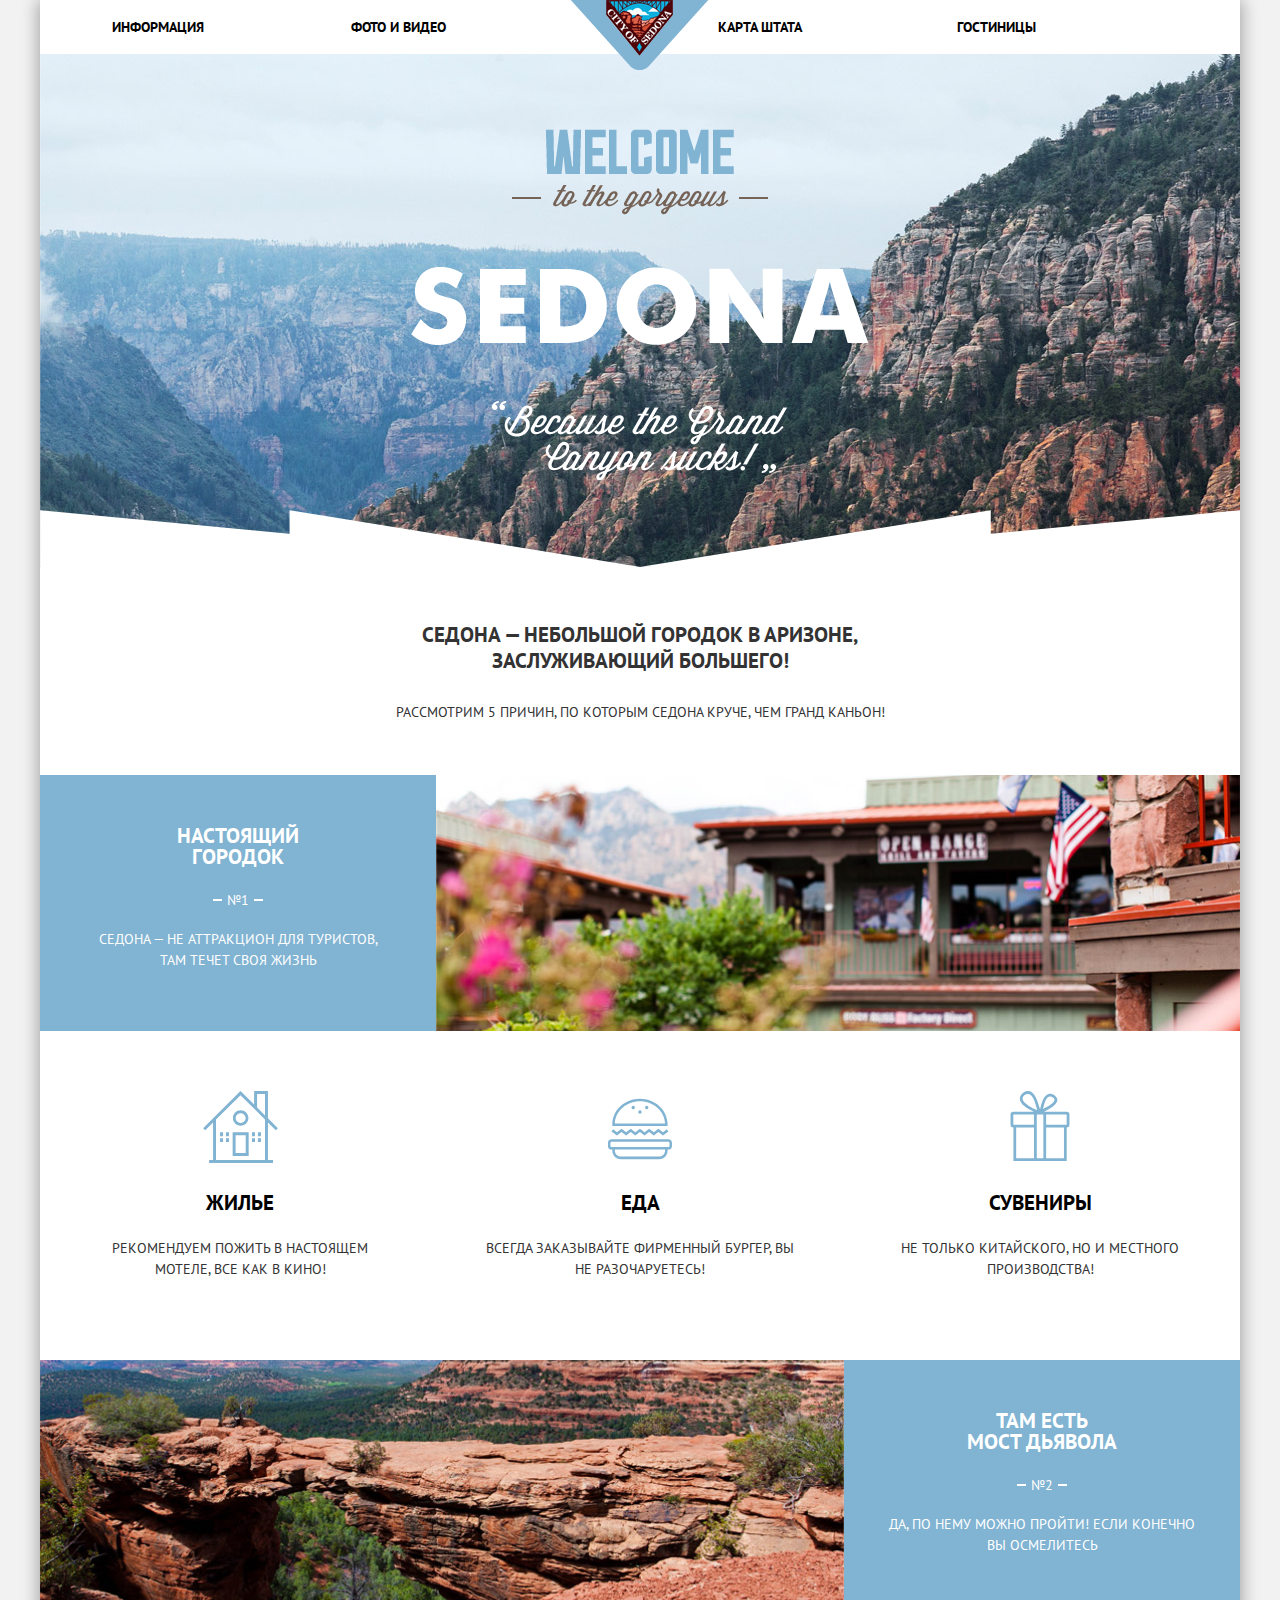
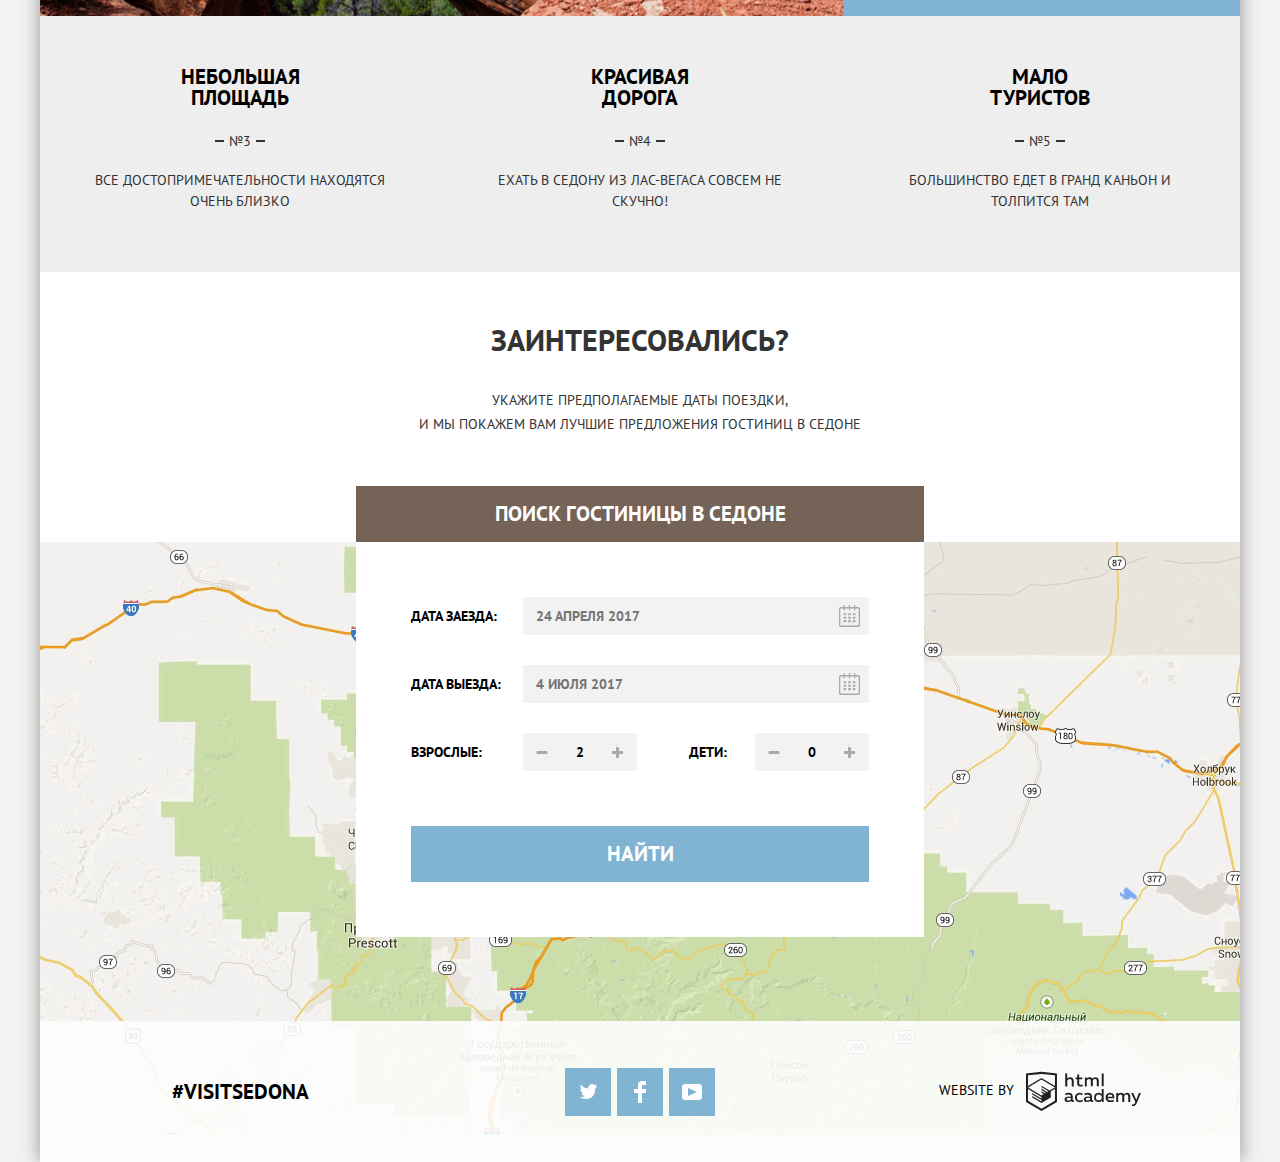
==== index.html @ 12e3a22f "Форму восстановили" ====
<!DOCTYPE html>
<html lang="ru">
	<head>
		<meta charset="utf-8">
    <link href="https://fonts.googleapis.com/css?family=PT+Sans:400,700&amp;subset=cyrillic" rel="stylesheet">
    <link rel="stylesheet" href="css/normalize.css">
    <link rel="stylesheet" href="css/style.css">
		<title>HTML Academy: Седона</title>
	</head>
	<body>
		<header class="page-header">
      <div class="container">
        <nav class="main-navigation">
          <a class="header-logo">
            <img src="img/site-logo.png" width="138" height="70" alt="Главная">
          </a>
          <ul class="site-navigation">
            <li><a href="#">Информация</a></li>
            <li><a href="#">Фото и видео</a></li>
            <li><a href="#">Карта Штата</a></li>
            <li><a href="catalog.html">Гостиницы</a></li>
          </ul>
        </nav>
      </div>
		</header>
		<main>
			<section class="title-section">
				<h1 class="visually-hidden">Туризм в Седоне</h1>

				<img src="img/title-img.png" width="458" height="352" alt="Добро пожаловать в Седону!">
			</section>

			<section class="reasons-better">
				<h2>СЕДОНА — небольшой городок в АРИЗОНЕ, зАСЛУЖИвающий большего!</h2>
				<p>Рассмотрим 5 причин, по которым Седона круче, чем Гранд Каньон!</p>

        <ol class="reasons-list">
          <li class="first-reason">
            <div class="reason-info">
              <h3 class="reason-name">Настоящий<br> городок</h3>
              <p class="reason-number">№1</p>
              <p class="reason-description">СЕДОНА — НЕ АТтРАКЦИОН ДЛЯ ТУРИСТОВ, ТАМ ТЕЧЕТ СВОЯ ЖИЗНЬ</p>
            </div>
            <div class="first-reason-photo"></div>
            <ul class="particulars">
              <li class="particular-item">
                <p class="img-container">
                  <img src="img/icon-1.svg" width="75" height="72" alt="Жильё">
                </p>
                <h4 class="particular-name">Жилье</h4>
                <p class="particular-description">Рекомендуем пожить в настоящем мотеле, все как в кино!</p>
              </li>
              <li class="particular-item">
                <p class="img-container">
                  <img src="img/icon-3.svg" width="64" height="76" alt="Еда">
                </p>
                <h4 class="particular-name">ЕДА</h4>
                <p class="particular-description">Всегда заказывайте фирменный бургер, вы не разочаруетесь!</p>
              </li>
              <li class="particular-item">
                <p class="img-container">
                  <img src="img/icon-2.svg" width="74" height="70" alt="Сувениры">
                </p>
                <h4 class="particular-name">СУВЕНИРЫ</h4>
                <p class="particular-description">Не только китайского, но и местного производства!</p>
              </li>
            </ul>
          </li>

          <li class="second-reason">
            <div class="second-reason-photo"></div>
            <div class="reason-info">
              <h3 class="reason-name">ТАМ ЕСТЬ<br> Мост дьявола</h3>
              <p class="reason-number">№2</p>
              <p class="reason-description">Да, по нему можно пройти! Если конечно вы осмелитесь</p>
            </div>
          </li>

          <li class="reason-other reason-info">
            <h3 class="reason-name">НЕБОЛЬШАЯ<br> ПЛОЩАДЬ</h3>
            <p class="reason-number">№3</p>
            <p class="reason-description">ВСЕ достопримечательности находятся очень близко</p>
          </li>
          <li class="reason-other reason-info">
            <h3 class="reason-name">КРАСИВАЯ<br> ДОРОГА</h3>
            <p class="reason-number">№4</p>
            <p class="reason-description">ЕХАТЬ В СЕДОНУ ИЗ ЛАС-ВЕГАСА совсем НЕ СКУЧНО!</p>
          </li>
          <li class="reason-other reason-info">
            <h3 class="reason-name">Мало<br> туристов</h3>
            <p class="reason-number">№5</p>
            <p class="reason-description">Большинство едет в гранд каньон и толпится там</p>
          </li>
        </ol>
			</section>

			<section class="hotel-search">
				<h2>ЗАИНТЕРЕСОВАЛИСЬ?</h2>
				<p>Укажите предполагаемые даты поездки,<br> и мы покажем вам лучшие предложения гостиниц в седоне</p>

        <button class="button button-brown search-open">ПОИСК ГОСТИНИЦЫ В седоне</button>


				<section class="map">
					<h3 class="visually-hidden">Расположение гостиницы в Седоне</h3>
            <form class="search-form" action="/echo" method="get">
            <div class="form-part date-part">
              <label for="date-of-entry">ДАТА ЗАЕЗДА:</label>
              <input class="date-field" id="date-of-entry" type="text" name="date-of-entry" placeholder="24 Апреля 2017">
              <div class="calendar">
                <svg xmlns="http://www.w3.org/2000/svg" width="21" height="22" viewBox="0 0 21 22"><path d="M19.251 2.025h-2.845V.648c0-.381-.294-.689-.656-.689-.363 0-.656.308-.656.689v1.377h-3.938V.648c0-.381-.294-.689-.655-.689-.363 0-.657.308-.657.689v1.377H5.906V.648c0-.381-.294-.689-.656-.689-.363 0-.657.308-.657.689v1.377H1.75C.784 2.025 0 2.847 0 3.862v16.302C0 21.179.784 22 1.75 22h17.501c.966 0 1.749-.821 1.749-1.836V3.862c0-1.015-.783-1.837-1.749-1.837zm.437 18.139a.448.448 0 0 1-.437.459H1.75a.45.45 0 0 1-.438-.459V3.862a.45.45 0 0 1 .438-.459h2.844v1.378c0 .381.294.689.657.689.362 0 .656-.308.656-.689V3.403h3.938v1.378c0 .381.294.689.657.689.361 0 .655-.308.655-.689V3.403h3.938v1.378c0 .381.293.689.656.689.362 0 .656-.308.656-.689V3.403h2.845c.241 0 .437.206.437.459v16.302z"/><path d="M4.594 8.225h2.625v2.066H4.594zM4.594 11.668h2.625v2.067H4.594zM4.594 15.112h2.625v2.066H4.594zM9.188 15.112h2.625v2.066H9.188zM9.188 11.668h2.625v2.067H9.188zM9.188 8.225h2.625v2.066H9.188zM13.781 15.112h2.625v2.066h-2.625zM13.781 11.668h2.625v2.067h-2.625zM13.781 8.225h2.625v2.066h-2.625z"/></svg>
              </div>
            </div>
            <div class="form-part date-part">
              <label for="date-of-departure">ДАТА ВЫЕЗДА:</label>
              <input class="date-field" id="date-of-departure" type="text" name="date-of-departure" placeholder="4 июля 2017">
              <div class="calendar">
                <svg xmlns="http://www.w3.org/2000/svg" width="21" height="22" viewBox="0 0 21 22"><path d="M19.251 2.025h-2.845V.648c0-.381-.294-.689-.656-.689-.363 0-.656.308-.656.689v1.377h-3.938V.648c0-.381-.294-.689-.655-.689-.363 0-.657.308-.657.689v1.377H5.906V.648c0-.381-.294-.689-.656-.689-.363 0-.657.308-.657.689v1.377H1.75C.784 2.025 0 2.847 0 3.862v16.302C0 21.179.784 22 1.75 22h17.501c.966 0 1.749-.821 1.749-1.836V3.862c0-1.015-.783-1.837-1.749-1.837zm.437 18.139a.448.448 0 0 1-.437.459H1.75a.45.45 0 0 1-.438-.459V3.862a.45.45 0 0 1 .438-.459h2.844v1.378c0 .381.294.689.657.689.362 0 .656-.308.656-.689V3.403h3.938v1.378c0 .381.294.689.657.689.361 0 .655-.308.655-.689V3.403h3.938v1.378c0 .381.293.689.656.689.362 0 .656-.308.656-.689V3.403h2.845c.241 0 .437.206.437.459v16.302z"/><path d="M4.594 8.225h2.625v2.066H4.594zM4.594 11.668h2.625v2.067H4.594zM4.594 15.112h2.625v2.066H4.594zM9.188 15.112h2.625v2.066H9.188zM9.188 11.668h2.625v2.067H9.188zM9.188 8.225h2.625v2.066H9.188zM13.781 15.112h2.625v2.066h-2.625zM13.781 11.668h2.625v2.067h-2.625zM13.781 8.225h2.625v2.066h-2.625z"/></svg>
              </div>
            </div>
            <div class="form-part people-part">
              <div class="form-part-half">
                <label for="adults">ВзрослыЕ:</label>
                <div class="number">
                  <span class="sprite-plus-minus minus"><span class="visually-hidden">-</span></span>
                  <input id="adults" type="text" name="adults-quantity" value="2" size="5">
                  <span class="sprite-plus-minus plus"><span class="visually-hidden">+</span></span>
                </div>
              </div>
              <div class="form-part-half">
                <label for="children">ДетИ:</label>
                <div class="number">
                  <span class="sprite-plus-minus minus"><span class="visually-hidden">-</span></span>
                  <input id="children" type="text" name="children-quantity" value="0" size="5">
                  <span class="sprite-plus-minus plus"><span class="visually-hidden">+</span></span>
                </div>
              </div>
            </div>
            <button class="button button-blue search-form-button" type="submit">НАЙТИ</button>
          </form>

          <iframe src="https://www.google.com/maps/embed?pb=!1m18!1m12!1m3!1d31147.11116267392!2d-111.80400035090422!3d34.85781618720156!2m3!1f0!2f0!3f0!3m2!1i1024!2i768!4f13.1!3m3!1m2!1s0x872da132f942b00d%3A0x5548c523fa6c8efd!2sSedona%2C+AZ+86336%2C+USA!5e0!3m2!1sen!2sru!4v1522131795494" width="1200" height="593" style="border:0" allowfullscreen></iframe>

          <img src="img/map.jpg" width="1200" height="593" alt="Седона находится в Аризоне, расположена южнее Флагстаффа по трассе 89А и северо-восточнее Коттонвуда по той же трассе, на развилке с 179 трассой.">
				</section>
			</section>
		</main>
		<footer class="page-footer">
			<p class="footer-hashtag page-footer-item">
				#visitSEDONA
			</p>

			<section class="footer-social page-footer-item">
				<h3 class="visually-hidden">Мы в социальных сетях</h3>

				<ul class="social-links">
					<li><a class="social-button" href="#"><span class="visually-hidden">Twitter</span>
            <svg xmlns="http://www.w3.org/2000/svg" xmlns:xlink="http://www.w3.org/1999/xlink" width="17" height="15" viewBox="0 0 17 15"><path fill="#FFF" d="M10.95.144c1.685-.496 2.984.27 3.577 1.179.673-.231 1.331-.481 2.011-.708a2.345 2.345 0 0 1-.857 1.768c.685.17 1.304-.491 1.304-.491-.169 1-1.006 1.788-1.563 2.024-.231 6.75-3.175 11.217-10.077 11.082h-.446c-.41 0-4.164-.46-4.898-1.887 2.271.196 3.893-.422 4.693-1.177-.96-.3-2.679-.477-2.979-2.95.349.106.564.228 1.19.119C1.705 8.247.374 7.53.448 5.33c.285.328 1.067.536 1.34.472C1.085 5.561-.182 2.442.894.85c1.818 1.854 3.735 3.606 7.152 3.773C8.254 2.33 9.183.793 10.95.144z"/></svg>
            </a>
          </li>
					<li><a class="social-button" href="#"><span class="visually-hidden">Facebook</span>
          <svg xmlns="http://www.w3.org/2000/svg" width="12" height="22" viewBox="0 0 12 22"><path fill="#FFF" d="M12 4V0H8a4 4 0 0 0-4 4v4H0v4h4v10h4V12h4V8H8V4h4z"/></svg>
            </a>
          </li>
					<li><a class="social-button" href="#"><span class="visually-hidden">YouTube</span>
            <svg xmlns="http://www.w3.org/2000/svg" xmlns:xlink="http://www.w3.org/1999/xlink" width="20" height="16" viewBox="0 0 20 16"><path fill="#FFF" d="M17 0H3C1.35 0 0 1.35 0 3v10c0 1.65 1.35 3 3 3h14c1.65 0 3-1.35 3-3V3c0-1.65-1.35-3-3-3zM6.027 11.998V4.002L15.014 8l-8.987 3.998z"/></svg>
            </a>
          </li>
				</ul>
			</section>

			<p class="footer-copyright page-footer-item">WEBSITE by <a class="logo-link" href="https://htmlacademy.ru/intensive/htmlcss" target="_blank"><span class="visually-hidden">HTML Academy</span><svg id="Layer_1" data-name="Layer 1" xmlns="http://www.w3.org/2000/svg" width="115" height="41" viewBox="0 0 108.08 36.85"><title>logo-htmlacademy-small1</title><path d="M44.61,26.88a2,2,0,0,0,.55-0.1v1.33a3.25,3.25,0,0,1-1.18.21,1.67,1.67,0,0,1-1.67-1,4.84,4.84,0,0,1-3.14,1.08c-1.51,0-2.91-.83-2.91-2.55,0-2.13,2-2.79,3.71-2.79a11.08,11.08,0,0,1,2.17.25v-0.3c0-1-.76-1.77-2.19-1.77a7.42,7.42,0,0,0-3,.64v-1.7a10.21,10.21,0,0,1,3.19-.55c2.36,0,3.81,1.12,3.81,3.65v3a0.54,0.54,0,0,0,.49.59h0.17Zm-6.44-1.13A1.35,1.35,0,0,0,39.63,27h0.11a3.39,3.39,0,0,0,2.41-1V24.58a9.72,9.72,0,0,0-1.81-.21c-1,0-2.16.33-2.16,1.38h0Zm12.36-6.11a5,5,0,0,1,2.57.64V22a4.08,4.08,0,0,0-2.3-.7,2.75,2.75,0,1,0,0,5.49,5,5,0,0,0,2.43-.64v1.71a6.27,6.27,0,0,1-2.76.57A4.21,4.21,0,0,1,46,24.51q0-.21,0-0.41a4.32,4.32,0,0,1,4.18-4.46h0.38Zm12.17,7.24a2,2,0,0,0,.55-0.1v1.33a3.25,3.25,0,0,1-1.18.21,1.67,1.67,0,0,1-1.67-1,4.84,4.84,0,0,1-3.14,1.08c-1.51,0-2.91-.83-2.91-2.55,0-2.13,2-2.79,3.71-2.79a11.08,11.08,0,0,1,2.17.25v-0.3c0-1-.76-1.77-2.19-1.77a7.42,7.42,0,0,0-3,.64v-1.7a10.21,10.21,0,0,1,3.19-.55c2.36,0,3.81,1.12,3.81,3.65v3a0.54,0.54,0,0,0,.49.59h0.17Zm-6.44-1.13A1.35,1.35,0,0,0,57.73,27h0.11a3.39,3.39,0,0,0,2.41-1V24.58a9.72,9.72,0,0,0-1.81-.21c-1.06,0-2.16.33-2.16,1.38h0ZM73,16V28.2H71.35V26.88a3.88,3.88,0,0,1-3.19,1.54,4.4,4.4,0,0,1,0-8.78,3.81,3.81,0,0,1,3,1.3V16H73Zm-4.53,5.22a2.76,2.76,0,1,0,0,5.52A2.86,2.86,0,0,0,71.15,25V23A2.91,2.91,0,0,0,68.49,21.27ZM79,19.64c3.31,0,4.46,2.68,3.92,5.09H76.7c0.21,1.5,1.67,2.11,3.19,2.11a6.11,6.11,0,0,0,2.64-.59v1.6a7.14,7.14,0,0,1-3,.57C77,28.42,74.78,27,74.78,24a4.18,4.18,0,0,1,4-4.39H79Zm0.09,1.54a2.28,2.28,0,0,0-2.44,2.1v0.06H81.3A2,2,0,0,0,79.13,21.18Zm5.73,7V19.87h1.65v1a3.81,3.81,0,0,1,2.78-1.27A2.86,2.86,0,0,1,91.89,21a4.12,4.12,0,0,1,2.91-1.33A3.06,3.06,0,0,1,98,23V28.2h-1.9V23.05a1.59,1.59,0,0,0-1.42-1.75H94.42a2.8,2.8,0,0,0-2.07,1.12V28.2h-1.9V23.05A1.59,1.59,0,0,0,89,21.31H88.8a3,3,0,0,0-2.21,1.29v5.63H84.86Zm21.31-8.33h1.9l-3.91,9.46c-0.9,2.17-2.09,2.86-3.35,2.86a4.76,4.76,0,0,1-1.1-.14V30.46a2.86,2.86,0,0,0,.85.12c0.9,0,1.58-.64,2.07-1.9l0.17-.42-4-8.4h2l2.86,6.29ZM38.73,1.46V6.22a3.81,3.81,0,0,1,2.7-1.14,3.25,3.25,0,0,1,3.44,3.4v5.15H43V8.72a1.81,1.81,0,0,0-1.61-2h-0.3a2.93,2.93,0,0,0-2.32,1.39v5.52h-1.9V1.46h1.9ZM49.94,2.31v3h3V6.91h-3v3.81c0,1.1.5,1.46,1.58,1.46a4.49,4.49,0,0,0,1.69-.33v1.6A6.8,6.8,0,0,1,51,13.8a2.55,2.55,0,0,1-2.86-2.74V6.89H46.58V5.26h1.5V2.74Zm5.4,11.31V5.28H57v1A3.81,3.81,0,0,1,59.77,5a2.86,2.86,0,0,1,2.6,1.33A4.12,4.12,0,0,1,65.28,5,3.06,3.06,0,0,1,68.44,8.4v5.21h-1.9V8.46a1.59,1.59,0,0,0-1.42-1.75H64.89a2.8,2.8,0,0,0-2.07,1.12v5.78h-1.9V8.46A1.59,1.59,0,0,0,59.5,6.71H59.27A3,3,0,0,0,57.06,8v5.63H55.34ZM71.17,1.45H73V13.6H71.17V1.45ZM14.71,0H14.55L0,1.54V28.21l14.55,8.66,14.55-8.66V1.54Zm12.5,27.1L14.55,34.64,1.9,27.12V16.18l12.59,7.5V25L5.86,19.9v1.31l8.68,5.21v1.39L5.87,22.65V24l8.68,5.21,8.75-5.24V18.31L27.2,16V27.12Zm0-12.53-3.48,2-1.6,1L14.51,13v1.31L21,18.23H21l-0.14.09-1,.54-5.37-3.2V17l4.24,2.52-1,.67-3.2-1.9v1.31l2.1,1.24L14.5,22.1,2,14.65,14.51,7.11Zm0-1.32L14.49,5.76,1.91,13.25v-10L14.56,1.92,27.21,3.25v10h0Z" transform="translate(0 -0.02)"/></svg></a>
      </p>
		</footer>

    <script src="js/script.js"></script>
	</body>
</html>
---- css/style.css ----
html {
  background-color: #f2f2f2;
}

body {
  max-width: 1200px;
  min-width: 768px;
  margin: 0 auto;
  padding: 0;

  font-family: "PT Sans", "Arial", sans-serif;;
  font-size: 14px;
  line-height: 21px;
  font-weight: 400;
  color: #333333;
  text-transform: uppercase;

  background-color: #ffffff;
  -webkit-box-shadow: -5px 0 15px 0 rgba(0, 1, 1, 0.2),
              5px 0 15px 0px rgba(0, 1, 1, 0.2);
          box-shadow: -5px 0 15px 0 rgba(0, 1, 1, 0.2),
              5px 0 15px 0px rgba(0, 1, 1, 0.2);
}

body.inner-page .container {
  padding: 0 6%;
}

a {
  text-decoration: none;
}

img {
  max-width: 100%;
  height: auto;
}

.visually-hidden:not(:focus):not(:active),
input[type="checkbox"].visually-hidden,
input[type="radio"].visually-hidden {
  position: absolute;

  width: 1px;
  height: 1px;
  margin: -1px;
  border: 0;
  padding: 0;

  white-space: nowrap;

  -webkit-clip-path: inset(100%);

          clip-path: inset(100%);
  clip: rect(0 0 0 0);
  overflow: hidden;
}

@keyframes shake {
  0%, 100% { transform: translateX(0); }
  10%, 30%, 50%, 70%, 90% { transform: translateX(-10px); }
  20%, 40%, 60%, 80% { transform: translateX(10px); }
}

.modal-error {
  animation-name: shake;
  animation-duration: 0.6s;
}

.container {
  padding: 0 6%;
}

.main-navigation {
  font-size: 14px;
  font-weight: 700;
  line-height: 26px;

  position: relative;
}

.header-logo {
  position: absolute;
  right: 50%;
  margin-right: -69px;
}

.header-logo img {
  width: 138px;
  height: 70px;
}

.main-navigation ul.site-navigation {
  list-style: none;
  margin: 0;
  padding: 0;


  width: 100%;
  display: -webkit-box;
  display: -ms-flexbox;
  display: flex;
  -ms-flex-wrap: wrap;
      flex-wrap: wrap;
  -webkit-box-pack: justify;
      -ms-flex-pack: justify;
          justify-content: space-between;
}

.site-navigation li {
  width: 20%;
  padding: 14px 0;
}

.site-navigation li:fisrt-child,
.site-navigation li:nth-child(2) {
  text-align: left;
}

.site-navigation li:nth-child(3),
.site-navigation li:last-child {
  text-align: right;
}

.site-navigation li:nth-child(2) {
  margin-left: 28px;
}

.site-navigation li:nth-child(3) {
  margin-left: auto;
  margin-right: 28px;
}

.main-navigation a {
  color: #000000;
}

.site-navigation a {
  display: flex;
  flex-wrap: wrap;
}

.main-navigation a:hover,
.main-navigation a:focus {
  color: #81b3d2;
}

.main-navigation a:active {
  color: #000000;
  opacity: 0.3;
}

.title-section {
  text-align: center;

  background-color: #eeeeee;
  background-image: url("../img/title-mask.png"),
                    url("../img/background-mountains.jpg");
  background-repeat: no-repeat;
  background-position: center bottom ,center top;
  background-size: 100% 57px , cover;

  padding-top: 75px;
  padding-bottom: 80px;
}

.title-section img {
  max-width: 458px;
  max-height: 352px;
}

.reasons-better {
  text-align: center;

  padding-top: 55px;
}

.reasons-better h2 {
  font-size: 21px;
  line-height: 26px;

  margin: 0 auto;
  margin-bottom: 25px;
  max-width: 450px;
}

.reasons-better > p {
  line-height: 26px;

  max-width: 575px;
  margin: 0 auto;;
  margin-bottom: 50px;
}

.reasons-better ol.reasons-list {
  list-style: none;
  margin: 0;
  padding: 0;
}

.reasons-better h3,
.reasons-better h4 {
  font-size: 21px;
}

.reasons-list {
  display: -webkit-box;
  display: -ms-flexbox;
  display: flex;
  -ms-flex-wrap: wrap;
      flex-wrap: wrap;
}

.reasons-list .reason-info {
  padding: 50px 45px 60px;
  width: 33%;
  -webkit-box-sizing: border-box;
          box-sizing: border-box;
}

.reason-name,
.reason-number,
.reason-description {
  color: #ffffff;
}

.reason-info .reason-name {
  font-size: 21px;
  line-height: 21px;

  margin: 0;
  margin-bottom: 23px;
}

.reason-info .reason-number {
  position: relative;
  width: 70px;
  max-width: 70px;
  margin: 0 auto;
  margin-bottom: 18px;
}

.reason-number::before,
.reason-number::before {
  content: "";
  position: absolute;
  top: 9px;
  left: 10px;

  width: 9px;
  height: 2px;

  background-color: #ffffff;
}

.reason-number::after,
.reason-number::after {
  content: "";
  position: absolute;
  top: 9px;
  right: 10px;

  width: 9px;
  height: 2px;

  background-color: #ffffff;
}

.reason-other .reason-number::before,
.reason-other .reason-number::after {
  background-color: #333333;
}

.reason-info .reason-description {
  margin: 0;
}

.first-reason,
.second-reason {
  color: #ffffff;

  background-color: #81b3d2;
}

.first-reason .reason-number::before,
.second-reason .reason-number::after {
  background-color: #ffffff;
}

.first-reason {
  width: 100%;
  display: -webkit-box;
  display: -ms-flexbox;
  display: flex;
  -ms-flex-wrap: wrap;
      flex-wrap: wrap;
}

.first-reason .first-reason-photo {
  -webkit-box-flex: 1;
      -ms-flex-positive: 1;
          flex-grow: 1;

  background-image: url("../img/first-reason.jpg");
}

.first-reason ul.particulars {
  list-style: none;
  margin: 0;
  padding: 0;

  background-color: #ffffff;
  color: inherit;
  width: 100%;
  display: -webkit-box;
  display: -ms-flexbox;
  display: flex;
}

.particulars h4,
.reason-other h3 {
  color: #000000;
}

.particulars p,
.reason-other p {
  color: #333333;
}

.particulars .particular-item {
  -webkit-box-flex: 1;
      -ms-flex-positive: 1;
          flex-grow: 1;
  width: 33%;
  padding: 60px 45px 80px;
}

.particular-item:first-child img {
  width: 75px;
  height: 72px;
}

.particular-item:nth-child(2) img {
  width: 64px;
  height: 76px;
}

.particular-item:nth-child(3) img {
  width: 74px;
  height: 70px;
}

.particular-item .img-container {
  margin: 0;
  width: auto;
  height: 76px;
  margin-bottom: 25px;
}

.particular-item .particular-name {
  margin: 0;
  margin-bottom: 25px;
}

.particular-item .particular-description {
  margin: 0;
}

.second-reason-photo {
  background-image: url("../img/second-reason.jpg");
}

.first-reason-photo,
.second-reason-photo {
  background-repeat: no-repeat;
  background-position: center center;
  background-size: cover;
}

.second-reason {
  width: 100%;
  display: -webkit-box;
  display: -ms-flexbox;
  display: flex;
}

.second-reason .second-reason-photo {
  -webkit-box-flex: 1;
      -ms-flex-positive: 1;
          flex-grow: 1;
}

.reason-other {
  background-color: #eeeeee;

  -webkit-box-flex: 1;

      -ms-flex-positive: 1;

          flex-grow: 1;
}

.reason-other h4 {
  color: #000000;
}

.hotel-search {
  position: relative;
  z-index: 0;
  text-align: center;

  padding-top: 50px;

}

.hotel-search h2 {
  margin: 0;
  margin-bottom: 30px;

  font-size: 30px;
  line-height: 36px;
}

.hotel-search > p {
  margin: 0;
  margin-bottom: 50px;

  line-height: 24px;
}

.form-centerer {
  position: relative;
  width: 568px;
  margin: 0 auto;
}

.button {
  text-align: center;
  font-weight: 700;
  color: #ffffff;
  text-transform: uppercase;

  border: none;
}

.button.search-open,
.button.search-form-button {
  font-size: 21px;
  line-height: 26px;
  padding: 15px 15px;
}

.search-open {
  width: 568px;
  box-sizing: border-box;
}

.button.search-form-button {
  width: 100%;
}

.button-brown {
  background-color: #766357;
}

.button-brown:hover,
.button-brown:focus {
  background-color: #604e43;
  outline: none;
}

.button-brown:active {
  background-color: #503e33;
  color: rgba(255, 255, 255, 0.3);
}

.button-blue {
  background-color: #81b3d2;
}

.button-blue:hover,
.button-blue:focus {
  background-color: #669ec0;
  outline: none;
}

.button-blue:active {
  background-color: #5496bd;
  color: rgba(255, 255, 255, 0.3);
}

.search-form {
  position: absolute;
  left: 50%;

  width: 458px;
  padding: 55px;
  margin-left: -284px;

  transition: 0.35s transform;
  transform: translate(0, 0%);

  display: -webkit-box;

  display: -ms-flexbox;

  display: flex;
  -ms-flex-wrap: wrap;
      flex-wrap: wrap;

  background-color: #ffffff;

  z-index: 6;
}

.search-form-close {
  transform: translate(0, -100%);
}

.search-form .form-part.date-part {
  width: 100%;
  margin-bottom: 30px;
  display: -webkit-box;
  display: -ms-flexbox;
  display: flex;
  -webkit-box-pack: justify;
      -ms-flex-pack: justify;
          justify-content: space-between;
  -webkit-box-align: center;
      -ms-flex-align: center;
          align-items: center;
}

.search-form input {
  text-transform: uppercase;

  -webkit-box-sizing: border-box;

          box-sizing: border-box;
  width: 346px;
  padding: 11px 13px;

  background-color: #f2f2f2;
  border: none;
  outline: none;
}

.search-form input:hover {
  background-color: #ebebeb;
}

.search-form input:focus {
  background-color: #ffffff;
  outline: 2px solid #e5e5e5;
}

.search-form input {
  background-color: #f2f2f2;
}

.date-part {
  position: relative;
}

.date-part .date-field {
  padding-right: 40px;
}

.date-part .calendar {
  position: absolute;
  width: 21px;
  height: 22px;
  top: 8px;
  right: 9px;
}

.calendar path {
  opacity: 0.3;
}

.calendar:hover path,
.calendar:focus path {
  opacity: 1;
}

.calendar:active path {
  fill: #81b3d2;
}

.search-form label,
.search-form input {
  color: #000000;
  font-weight: 700;
}

.form-part.people-part {
  width: 100%;
  display: -webkit-box;
  display: -ms-flexbox;
  display: flex;
  -webkit-box-pack: justify;
      -ms-flex-pack: justify;
          justify-content: space-between;

  margin-bottom: 55px;
}

.people-part .form-part-half {
  display: -webkit-box;
  display: -ms-flexbox;
  display: flex;
  -webkit-box-pack: justify;
      -ms-flex-pack: justify;
          justify-content: space-between;
  -webkit-box-align: center;
      -ms-flex-align: center;
          align-items: center;
}

.people-part .form-part-half:first-child {
  width: 226px;
}

.people-part .form-part-half:nth-child(2) {
  width: 180px;
}

.form-part-half .number {
  display: inline-block;
  position: relative;
  width: 114px;
}

.number .sprite-plus-minus {
  position: absolute;
  background-image: url("../img/sprite-plus-minus.png");
  background-repeat: no-repeat;
}

.number .plus {
  top: 14px;
  right: 14px;

  width: 11px;
  height: 11px;

  background-position: 0px -11px;
}

.number .plus:hover,
.number .plus:focus {
  width: 11px;
  height: 11px;

  background-position: -11px 0px;
}

.number .plus:active {
  width: 11px;
  height: 11px;

  background-position: 0px 0px;
}

.number .minus {
  top: 18px;
  left: 13px;

  width: 12px;
  height: 3px;

  background-position: -22px -6px;
}

.number .minus:hover,
.number .minus:focus {
  width: 12px;
  height: 3px;

  background-position: -22px -3px;
}

.number .minus:active {
  width: 12px;
  height: 3px;

  background-position: -22px 0px;
}

.number input[type="text"] {
  text-align: center;

  -webkit-box-sizing: border-box;

          box-sizing: border-box;
  width: 114px;
}

.map {
  position: relative;

  overflow: hidden;

  min-height: 595px;
  width: 100%;
}

.map iframe {
  position: relative;
  z-index: 5;
  border: 0;
  frameborder: 0;
}

.map img {
  position: absolute;
  top: 0;
  left: 0;

  width: 1200px;
  height: 593px;
}

.page-footer {
  text-align: center;
  line-height: 26px;
  color: #000000;

  background-color: rgba(253, 253, 253, 0.9);

  width: 100%;
  display: -webkit-box;
  display: -ms-flexbox;
  display: flex;
  -webkit-box-pack: justify;
      -ms-flex-pack: justify;
          justify-content: space-between;
  -webkit-box-align: center;
      -ms-flex-align: center;
          align-items: center;
  margin-top: -120px;
  padding: 36px 0;

  position: relative;

  z-index: 10;
}

.page-footer-item {
  width: 33%;
  -webkit-box-flex: 1;
      -ms-flex-positive: 1;
          flex-grow: 1;
}

.footer-hashtag {
  font-weight: 700;
  line-height: 26px;
  font-size: 21px;
}

.footer-social ul.social-links {
  list-style: none;

  max-width: 150px;
  display: -webkit-box;
  display: -ms-flexbox;
  display: flex;
  -webkit-box-pack: justify;
      -ms-flex-pack: justify;
          justify-content: space-between;
  -ms-flex-wrap: wrap;
      flex-wrap: wrap;

  margin: 5px auto 0;
  padding: 0;
}

ul.social-links li {
  margin-bottom: 5px;
}

.social-button {
  display: -webkit-box;
  display: -ms-flexbox;
  display: flex;
  -webkit-box-pack: center;
      -ms-flex-pack: center;
          justify-content: center;
  -webkit-box-align: center;
      -ms-flex-align: center;
          align-items: center;

  width: 46px;
  height: 48px;
  background-color: #81b3d2;
}

.social-button:hover,
.social-button:focus {
  background-color: #669ec0;
}

.social-button:active {
  background-color: #5496bd;
}

.social-button:active path {
  opacity: 0.3;
}

.logo-link svg {
  margin-left: 8px;
  vertical-align: middle;
  fill: #231f20;
  width: 115px;
  height: 41px;
}

.logo-link:hover svg {
  fill: #81b3d2;
}

.logo-link:active svg {
  fill: #bdbbbc;
}

.current-page {
  color: #766357;
}

.conditions-list {
  color: #ffffff;

  padding: 30px 0 33px;

  background-color: #81b3d2;
  background-image: url("../img/catalog-bg.jpg");
  background-repeat: no-repeat;
  background-position: center top;
  background-size: cover;
}

.conditions-list .condition-form {
  display: -webkit-box;
  display: -ms-flexbox;
  display: flex;
}

.condition-form ul {
  margin: 0;
  padding: 0;
}

.condition-form .infrastructure {
  width: 255px;
}

.condition-form .type-of-housing {
  width: 255px;
}

.condition-form .housing-price {
  width: 318px;
  margin-left: auto;
}

.condition-form fieldset {
  margin: 0;
  padding: 0;

  border: none;
}

.condition-form legend {
  font-size: 16px;
  font-weight: 700;

  margin-bottom: 30px;
}

.condition-form ul {
  list-style: none;
  margin: 0;
  padding: 0;
}

.filter-option {
  margin-bottom: 23px;
  padding-left: 40px;
}

.filter-option label {
  position: relative;

  display: inline-block;
  padding-top: 1px;

  cursor: pointer;
  -webkit-user-select: none;
     -moz-user-select: none;
      -ms-user-select: none;
          user-select: none;
}

.filter-input:focus + label {
  text-shadow: 5px 5px 25px #81b3d2,
              -5px 5px 25px #81b3d2,
              5px -5px 25px #81b3d2,
              -5px -5px 25px #81b3d2;
  outline: 2px solid #81b3d2;
}

.filter-input-checkbox + label::before {
  content: "";
  position: absolute;
  left: -40px;
  top: 0;

  width: 23px;
  height: 23px;

  background-image: url("../img/checkbox-off.svg");
  background-repeat: no-repeat;
  background-position: 0 0;
}

.filter-input-checkbox:checked + label::before {
  width: 27px;
  height: 23px;

  background-image: url("../img/checkbox-on.svg");
  background-repeat: no-repeat;
  background-position: 0 0;
}

.filter-input-checkbox:disabled + label::before {
  width: 23px;
  height: 23px;

  background-image: url("../img/checkbox-off-disabled.svg");
  background-repeat: no-repeat;
  background-position: 0 0;
}

.filter-input-checkbox:checked:disabled + label::before {
  width: 27px;
  height: 23px;

  background-image: url("../img/checkbox-on-disabled.svg");
  background-repeat: no-repeat;
  background-position: 0 0;
}

.filter-range {
  width: 330px;

  margin-left: auto;
}

.filter-range-title {
  margin-bottom: 9px;

  font-weight: 600;
  font-size: 16px;
  line-height: 21px;
}

.price-controls {
  position: relative;

  display: -webkit-box;

  display: -ms-flexbox;

  display: flex;
  -webkit-box-pack: justify;
      -ms-flex-pack: justify;
          justify-content: space-between;

  height: 36px;
  margin-bottom: 20px;

  font-size: 0;

  border: 2px solid #ffffff;
  border-radius: 2px;
}

.price-controls::after {
  content: "";
  position: absolute;
  top: 50%;
  left: 50%;

  width: 2px;
  height: 22px;

  background: #ffffff;
  -webkit-transform: translate(-50%, -50%);
      -ms-transform: translate(-50%, -50%);
          transform: translate(-50%, -50%);
}

.price-controls label {
  display: inline-block;

  font-size: 14px;
  line-height: 38px;
  vertical-align: top;

  cursor: pointer;
}

.price-controls .min-price,
.price-controls .max-price {
  width: 90px;
  padding-left: 65px;
}

.price-controls input {
  width: 50px;
  margin: 0;
  margin-left: 5px;

  color: inherit;
  font: inherit;

  background: none;
  border: none;
}

.range-controls {
  position: relative;

  margin-bottom: 32px;
}

.range-controls .scale {
  height: 2px;

  background: rgba(255, 255, 255, 0.3);
}

.range-controls .bar {
  width: 80%;
  height: 2px;

  background: #ffffff;
}

.range-toggle {
  position: absolute;
  top: -9px;

  width: 4px;
  height: 4px;

  background: #ababab;
  border: 8px solid #ffffff;
  border-radius: 50%;
  -webkit-box-shadow: 0 2px 1px 0 rgba(0, 1, 1, 0.2);
          box-shadow: 0 2px 1px 0 rgba(0, 1, 1, 0.2);
  cursor: pointer;
}

.range-toggle:hover {
  background: #1c4f80;
}

.range-toggle-min {
  left: 0%;
}

.range-toggle-max {
  left: 80%;
}

.btn-transparent {
  display: block;
  margin: 0 auto;
  padding: 6px 35px;

  font-size: 14px;
  line-height: 20px;
  color: #ffffff;
  text-transform: uppercase;

  background: transparent;
  border: 2px solid #ffffff;
  border-radius: 2px;
  cursor: pointer;
}

.btn-transparent:hover {
  color: #000000;

  background: #ffffff;
}

.catalog {
  width: 100%;
  display: -webkit-box;
  display: -ms-flexbox;
  display: flex;
  -webkit-box-orient: vertical;
  -webkit-box-direction: normal;
      -ms-flex-direction: column;
          flex-direction: column;
}

.searched-results-and-methods {
  color: #000000;

  padding-top: 9px;
  padding-bottom: 8px;

  border-bottom: 2px solid #e5e5e5;
}

.searched-results-and-methods > .container {
  display: -webkit-box;
  display: -ms-flexbox;
  display: flex;
  -webkit-box-align: center;
      -ms-flex-align: center;
          align-items: center;
}

.searched-results-and-methods .quantity-searched {
  font-size: 21px;
  line-height: 26px;
  font-weight: 700;

  margin-right: 50px;
}

.searched-results-and-methods .how-to-sort {
  font-size: 12px;
  line-height: 18px;
  font-weight: 400;

  margin-right: 40px;
}

.sort-methods .sort-method {
  color: rgba(0, 0, 0, 0.3);

  border-bottom-width: 1px;
  border-bottom-style: dotted;
  border-bottom-color: #81b3d2;

  margin-right: 33px;
}

.sort-methods .sort-method:hover,
.sort-methods .sort-method:focus {
  color: rgba(129, 179, 210, 1);
}

.sort-methods .sort-method:active {
  color: rgba(0, 0, 0, 1);
  border: none;
}

.sort-methods .current {
  color: rgba(129, 179, 210, 1);
  border: none;
}

.sort-arrows {
  margin-left: auto;
}

.arrow path {
  fill: #cacaca;
}

.arrow:hover path,
.arrow:focus path {
  fill: #231f20;
}

.arrow:active path {
  fill: #81b3d2;
}

.arrow.current path {
  fill: #81b3d2;
}

.catalog ul.searched-list {
  list-style: none;
  margin: 0;
  padding: 0;
}

.searched-list .searched-item {
  border-bottom: 1px solid #e5e5e5;
  padding-top: 25px;
  padding-bottom: 30px;
}

.searched-list .searched-item:last-child {
  margin-bottom: 120px;
}

.searched-item .object-info {
  position: relative;

  padding-left: 165px;
}

.item-container img.object-photo {
  position: absolute;
  top: 5px;
  left: 0;

  width: 135px;
  height: 90px;
}

.searched-item h3 {
  color: #000000;
  font-size: 21px;
  line-height: 26px;

  margin: 0;
  margin-bottom: 4px;
  max-width: 360px

}

.searched-item h3:hover,
.searched-item h3:focus {
  color: rgba(129, 179, 210, 1);
}

.searched-item h3:active {
  color: rgba(0, 0, 0, 0.3);
}

.searched-item table {
  margin-bottom: 9px;
}

td.object-type {
  min-width: 115px;
}

.searched-item .object-button {
  display: inline-block;

  padding: 4px 17px;
  margin-right: 6px;
}

ul.star-list {
  text-align: right;

  position: absolute;
  top: 5px;
  right: 0;

  height: 17px;
  max-width: 114px;

  list-style: none;
  margin: 0;
  padding: 0;
}

.star-list .star-item {
  display: inline-block;

  width: 18px;
  height: 17px;
  margin-left: 1px;

  background-image: url("../img/star.svg");
  background-repeat: no-repeat;
}

.searched-item .rating {
  display: inline-block;

  position: absolute;
  right: 0;
  bottom: 0;

  max-width: 110px;

  margin: 0;
  padding: 5px 13px 6px 16px;

  color: #666666;
  background-color: #f2f2f2;
}
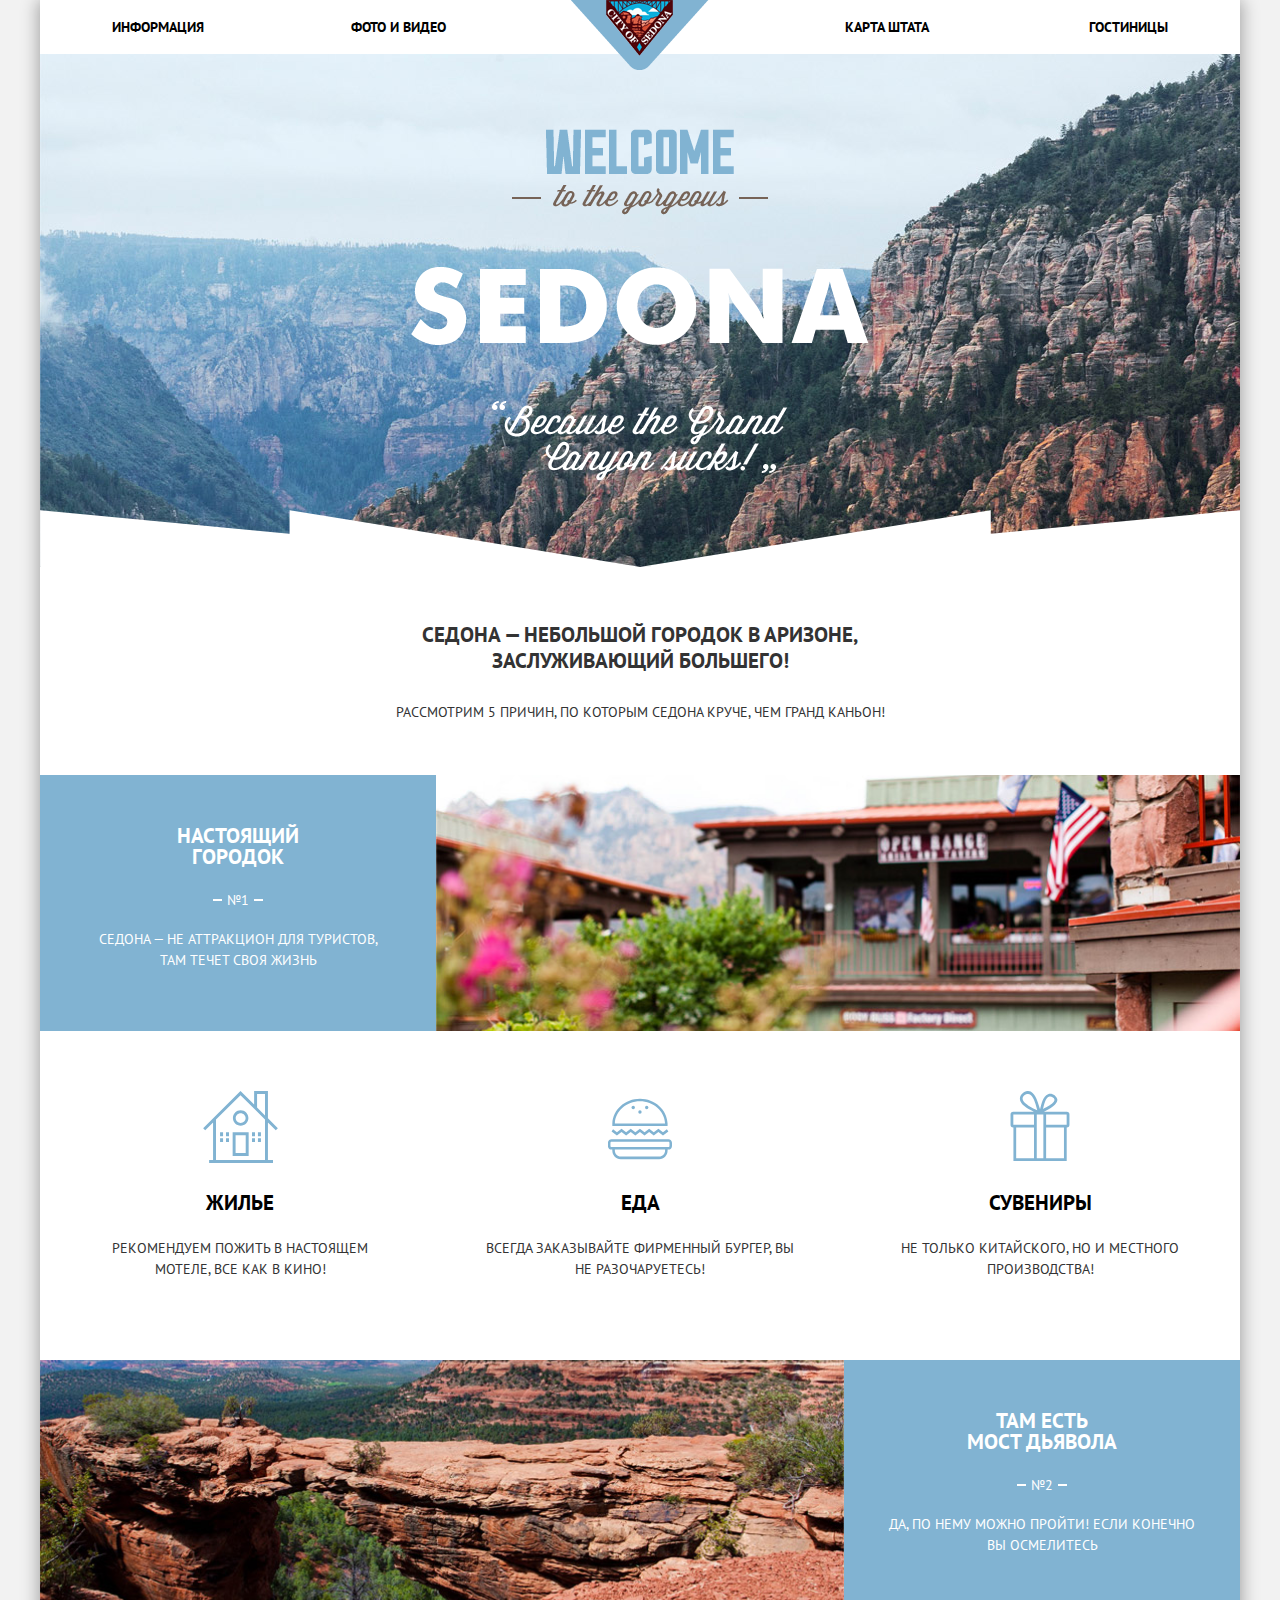
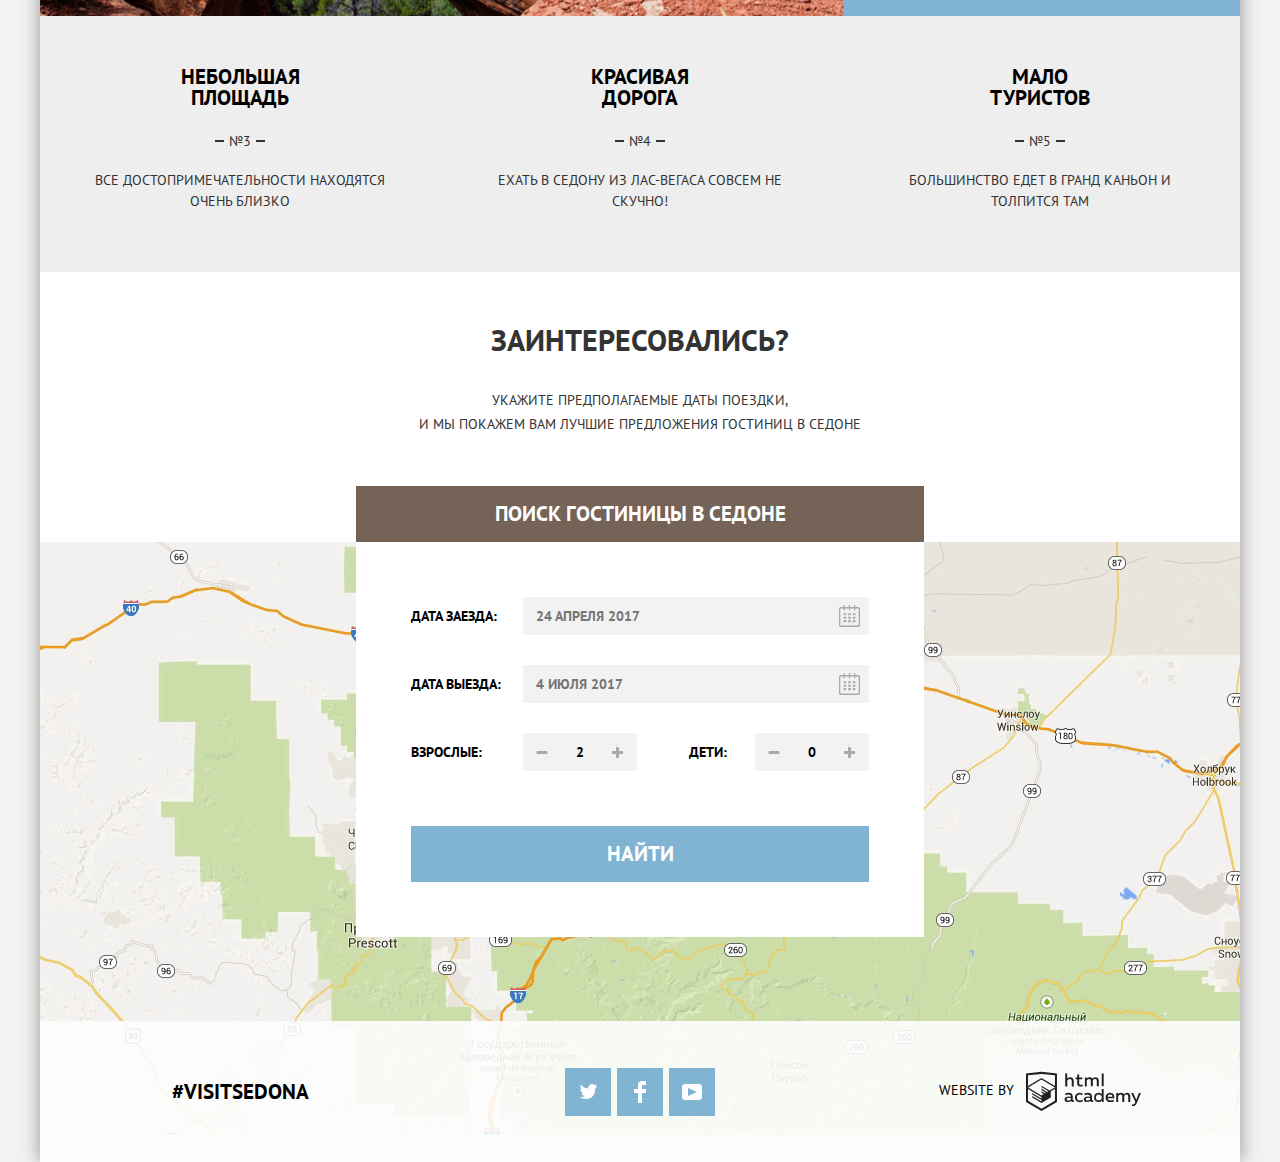
==== commit 2a1353a4: "Внесены правки. Кажется, проект готов" ====
--- a/index.html
+++ b/index.html
@@ -4,7 +4,7 @@
 		<meta charset="utf-8">
     <link href="https://fonts.googleapis.com/css?family=PT+Sans:400,700&amp;subset=cyrillic" rel="stylesheet">
     <link rel="stylesheet" href="css/normalize.css">
-    <link rel="stylesheet" href="css/style.css">
+    <link rel="stylesheet" href="css/style.min.css">
 		<title>HTML Academy: Седона</title>
 	</head>
 	<body>
@@ -45,21 +45,21 @@
             <ul class="particulars">
               <li class="particular-item">
                 <p class="img-container">
-                  <img src="img/icon-1.svg" width="75" height="72" alt="Жильё">
+                  <img src="img/house.svg" width="75" height="72" alt="Жильё">
                 </p>
                 <h4 class="particular-name">Жилье</h4>
                 <p class="particular-description">Рекомендуем пожить в настоящем мотеле, все как в кино!</p>
               </li>
               <li class="particular-item">
                 <p class="img-container">
-                  <img src="img/icon-3.svg" width="64" height="76" alt="Еда">
+                  <img src="img/food.svg" width="64" height="76" alt="Еда">
                 </p>
                 <h4 class="particular-name">ЕДА</h4>
                 <p class="particular-description">Всегда заказывайте фирменный бургер, вы не разочаруетесь!</p>
               </li>
               <li class="particular-item">
                 <p class="img-container">
-                  <img src="img/icon-2.svg" width="74" height="70" alt="Сувениры">
+                  <img src="img/souvenir.svg" width="74" height="70" alt="Сувениры">
                 </p>
                 <h4 class="particular-name">СУВЕНИРЫ</h4>
                 <p class="particular-description">Не только китайского, но и местного производства!</p>
@@ -173,6 +173,6 @@
       </p>
 		</footer>
 
-    <script src="js/script.js"></script>
+    <script src="js/script.min.js"></script>
 	</body>
 </html>
--- a/css/style.min.css
+++ b/css/style.min.css
@@ -0,0 +1 @@
+html{background-color:#f2f2f2}body{max-width:1200px;min-width:768px;margin:0 auto;padding:0;font-family:"PT Sans",Arial,sans-serif;font-size:14px;line-height:21px;font-weight:400;color:#333;text-transform:uppercase;background-color:#fff;-webkit-box-shadow:-5px 0 15px 0 rgba(0,1,1,.2),5px 0 15px 0 rgba(0,1,1,.2);box-shadow:-5px 0 15px 0 rgba(0,1,1,.2),5px 0 15px 0 rgba(0,1,1,.2)}body.inner-page .container{padding:0 6%}a{text-decoration:none}img{max-width:100%;height:auto}.visually-hidden:not(:focus):not(:active),input[type=checkbox].visually-hidden,input[type=radio].visually-hidden{position:absolute;width:1px;height:1px;margin:-1px;border:0;padding:0;white-space:nowrap;-webkit-clip-path:inset(100%);clip-path:inset(100%);clip:rect(0 0 0 0);overflow:hidden}.button,.search-form input{border:none;text-transform:uppercase}@-webkit-keyframes shake{0%,100%{-webkit-transform:translateX(0);transform:translateX(0)}10%,30%,50%,70%,90%{-webkit-transform:translateX(-10px);transform:translateX(-10px)}20%,40%,60%,80%{-webkit-transform:translateX(10px);transform:translateX(10px)}}@keyframes shake{0%,100%{-webkit-transform:translateX(0);transform:translateX(0)}10%,30%,50%,70%,90%{-webkit-transform:translateX(-10px);transform:translateX(-10px)}20%,40%,60%,80%{-webkit-transform:translateX(10px);transform:translateX(10px)}}.modal-error{-webkit-animation-name:shake;animation-name:shake;-webkit-animation-duration:.6s;animation-duration:.6s}.container{padding:0 6%}.main-navigation{position:relative;font-size:14px;font-weight:700;line-height:26px}.header-logo{position:absolute;right:50%;margin-right:-69px}.header-logo img{width:138px;height:70px}.main-navigation ul.site-navigation{list-style:none;display:-webkit-box;display:-ms-flexbox;display:flex;-ms-flex-wrap:wrap;flex-wrap:wrap;-webkit-box-pack:justify;-ms-flex-pack:justify;justify-content:space-between;width:100%;margin:0;padding:0}.site-navigation li{width:20%;padding:14px 0}.site-navigation li:fisrt-child,.site-navigation li:nth-child(2){text-align:left}.site-navigation li:last-child,.site-navigation li:nth-child(3){text-align:right}.button,.hotel-search,.page-footer,.reasons-better,.title-section{text-align:center}.site-navigation li:nth-child(2){margin-left:28px}.site-navigation li:nth-child(3){margin-left:auto;margin-right:28px}.main-navigation a{color:#000}.site-navigation a{display:block}.main-navigation a:focus,.main-navigation a:hover{color:#81b3d2}.main-navigation a:active{color:#000;opacity:.3}.title-section{padding-top:75px;padding-bottom:80px;background-color:#eee;background-image:url(../img/title-mask.png),url(../img/background-mountains.jpg);background-repeat:no-repeat;background-position:center bottom,center top;background-size:100% 57px,cover}.title-section img{max-width:458px;max-height:352px}.reasons-better{padding-top:55px}.reasons-better h2{font-size:21px;line-height:26px;margin:0 auto 25px;max-width:450px}.reasons-better>p{line-height:26px;max-width:575px;margin:0 auto 50px}.reasons-better ol.reasons-list{list-style:none;margin:0;padding:0}.reasons-better h3,.reasons-better h4{font-size:21px}.reasons-list{display:-webkit-box;display:-ms-flexbox;display:flex;-ms-flex-wrap:wrap;flex-wrap:wrap}.reasons-list .reason-info{padding:50px 45px 60px;width:33%;-webkit-box-sizing:border-box;box-sizing:border-box}.reason-description,.reason-name,.reason-number{color:#fff}.reason-info .reason-name{font-size:21px;line-height:21px;margin:0 0 23px}.reason-info .reason-number{position:relative;width:70px;max-width:70px;margin:0 auto 18px}.reason-number::after,.reason-number::before{position:absolute;top:9px;width:9px;height:2px;background-color:#fff;content:""}.reason-number::before{left:10px}.reason-number::after{right:10px}.first-reason,.first-reason ul.particulars{display:-webkit-box;display:-ms-flexbox;width:100%}.reason-other .reason-number::after,.reason-other .reason-number::before{background-color:#333}.reason-info .reason-description{margin:0}.first-reason,.second-reason{color:#fff;background-color:#81b3d2}.first-reason .reason-number::before,.second-reason .reason-number::after{background-color:#fff}.first-reason{display:flex;-ms-flex-wrap:wrap;flex-wrap:wrap}.first-reason .first-reason-photo{-webkit-box-flex:1;-ms-flex-positive:1;flex-grow:1;background-image:url(../img/first-reason.jpg)}.first-reason ul.particulars{color:inherit;list-style:none;display:flex;margin:0;padding:0;background-color:#fff}.search-form,.second-reason{display:-webkit-box;display:-ms-flexbox}.particulars h4,.reason-other h3{color:#000}.particulars p,.reason-other p{color:#333}.particulars .particular-item{-webkit-box-flex:1;-ms-flex-positive:1;flex-grow:1;width:33%;padding:60px 45px 80px}.particular-item:first-child img{width:75px;height:72px}.particular-item:nth-child(2) img{width:64px;height:76px}.particular-item:nth-child(3) img{width:74px;height:70px}.particular-item .img-container{width:auto;height:76px;margin:0 0 25px}.particular-item .particular-name{margin:0 0 25px}.particular-item .particular-description{margin:0}.second-reason-photo{background-image:url(../img/second-reason.jpg)}.first-reason-photo,.second-reason-photo{background-repeat:no-repeat;background-position:center center;background-size:cover}.second-reason{display:flex;width:100%}.second-reason .second-reason-photo{-webkit-box-flex:1;-ms-flex-positive:1;flex-grow:1}.reason-other{-webkit-box-flex:1;-ms-flex-positive:1;flex-grow:1;background-color:#eee}.reason-other h4{color:#000}.hotel-search{position:relative;z-index:0;padding-top:50px}.hotel-search h2{font-size:30px;line-height:36px;margin:0 0 30px}.hotel-search>p{line-height:24px;margin:0 0 50px}.form-centerer{position:relative;width:568px;margin:0 auto}.button{font-weight:700;color:#fff}.button.search-form-button,.button.search-open{font-size:21px;line-height:26px;padding:15px;-webkit-box-sizing:border-box;box-sizing:border-box}.search-open{width:568px}.button.search-form-button{width:100%}.button-brown{background-color:#766357}.button-brown:focus,.button-brown:hover{background-color:#604e43;outline:0}.button-brown:active{background-color:#503e33;color:rgba(255,255,255,.3)}.button-blue{background-color:#81b3d2}.button-blue:focus,.button-blue:hover{background-color:#669ec0;outline:0}.button-blue:active{background-color:#5496bd;color:rgba(255,255,255,.3)}.search-form{position:absolute;left:50%;z-index:6;display:flex;-ms-flex-wrap:wrap;flex-wrap:wrap;width:458px;padding:55px;margin-left:-284px;-webkit-transition:.35s -webkit-transform;-o-transition:.35s transform;transition:.35s transform;transition:.35s transform,.35s -webkit-transform;-webkit-transform:translate(0,0);-ms-transform:translate(0,0);transform:translate(0,0);background-color:#fff}.form-part.people-part,.search-form .form-part.date-part{display:-webkit-box;display:-ms-flexbox;-webkit-box-pack:justify}.search-form-close{-webkit-transform:translate(0,-100%);-ms-transform:translate(0,-100%);transform:translate(0,-100%)}.search-form .form-part.date-part{display:flex;-ms-flex-pack:justify;justify-content:space-between;-webkit-box-align:center;-ms-flex-align:center;align-items:center;width:100%;margin-bottom:30px}.search-form input{-webkit-box-sizing:border-box;box-sizing:border-box;width:346px;padding:11px 13px;outline:0}.search-form input:hover{background-color:#ebebeb}.search-form input:focus{background-color:#fff;outline:#e5e5e5 solid 2px}.search-form input{background-color:#f2f2f2}.date-part{position:relative}.date-part .date-field{padding-right:40px}.date-part .calendar{position:absolute;top:8px;right:9px;width:21px;height:22px}.calendar path{opacity:.3}.calendar:focus path,.calendar:hover path{opacity:1}.calendar:active path{fill:#81b3d2}.search-form input,.search-form label{color:#000;font-weight:700}.form-part.people-part{display:flex;-ms-flex-pack:justify;justify-content:space-between;width:100%;margin-bottom:55px}.people-part .form-part-half{display:-webkit-box;display:-ms-flexbox;display:flex;-webkit-box-pack:justify;-ms-flex-pack:justify;justify-content:space-between;-webkit-box-align:center;-ms-flex-align:center;align-items:center}.people-part .form-part-half:first-child{width:226px}.people-part .form-part-half:nth-child(2){width:180px}.form-part-half .number{position:relative;display:inline-block;vertical-align:baseline;width:114px}.number .sprite-plus-minus{position:absolute;background-image:url(../img/sprite-plus-minus.png);background-repeat:no-repeat}.map,.map iframe{position:relative}.number .plus{top:14px;right:14px;width:11px;height:11px;background-position:0 -11px}.number .plus:focus,.number .plus:hover{width:11px;height:11px;background-position:-11px 0}.number .plus:active{width:11px;height:11px;background-position:0 0}.number .minus{top:18px;left:13px;width:12px;height:3px;background-position:-22px -6px}.number .minus:focus,.number .minus:hover{width:12px;height:3px;background-position:-22px -3px}.number .minus:active{width:12px;height:3px;background-position:-22px 0}.number input[type=text]{text-align:center;-webkit-box-sizing:border-box;box-sizing:border-box;width:114px}.map{overflow:hidden;min-height:595px;width:100%}.map iframe{z-index:5;border:0;frameborder:0}.map img{position:absolute;top:0;left:0;width:1200px;height:593px}.page-footer{position:relative;z-index:10;line-height:26px;color:#000;display:-webkit-box;display:-ms-flexbox;display:flex;-ms-flex-wrap:wrap;flex-wrap:wrap;-webkit-box-pack:justify;-ms-flex-pack:justify;justify-content:space-between;-webkit-box-align:center;-ms-flex-align:center;align-items:center;margin-top:-120px;padding:36px 0;width:100%;background-color:rgba(253,253,253,.9)}.page-footer-item{width:33%;-webkit-box-flex:1;-ms-flex-positive:1;flex-grow:1}.footer-hashtag{font-weight:700;line-height:26px;font-size:21px}.footer-social ul.social-links{list-style:none;display:-webkit-box;display:-ms-flexbox;display:flex;-webkit-box-pack:justify;-ms-flex-pack:justify;justify-content:space-between;-ms-flex-wrap:wrap;flex-wrap:wrap;max-width:150px;margin:5px auto 0;padding:0}ul.social-links li{margin-bottom:5px}.social-button{display:-webkit-box;display:-ms-flexbox;display:flex;-webkit-box-pack:center;-ms-flex-pack:center;justify-content:center;-webkit-box-align:center;-ms-flex-align:center;align-items:center;width:46px;height:48px;background-color:#81b3d2}.social-button:focus,.social-button:hover{background-color:#669ec0}.social-button:active{background-color:#5496bd}.social-button:active path{opacity:.3}.logo-link svg{margin-left:8px;vertical-align:middle;width:115px;height:41px}.logo-link path{fill:#231f20}.logo-link:hover path{fill:#81b3d2}.logo-link:active path{fill:#bdbbbc}.current-page{color:#766357}.conditions-list{color:#fff;padding:30px 0 33px;background-color:#81b3d2;background-image:url(../img/catalog-bg.jpg);background-repeat:no-repeat;background-position:center top;background-size:cover}.filter-input-checkbox+label::before,.filter-input-checkbox:checked+label::before,.filter-input-checkbox:checked:disabled+label::before,.filter-input-checkbox:disabled+label::before{height:23px;background-repeat:no-repeat;background-position:0 0}.conditions-list .condition-form{display:-webkit-box;display:-ms-flexbox;display:flex}.condition-form .infrastructure,.condition-form .type-of-housing{width:255px}.condition-form .housing-price{width:318px;margin-left:auto}.condition-form fieldset{margin:0;padding:0;border:none}.condition-form legend{font-size:16px;font-weight:700;margin-bottom:30px}.condition-form ul{list-style:none;margin:0;padding:0}.filter-option{margin-bottom:23px;padding-left:40px}.filter-option label{position:relative;display:inline-block;vertical-align:baseline;padding-top:1px;cursor:pointer;-webkit-user-select:none;-moz-user-select:none;-ms-user-select:none;user-select:none}.catalog,.price-controls{display:-webkit-box;display:-ms-flexbox}.filter-input:focus+label{text-shadow:5px 5px 25px #81b3d2,-5px 5px 25px #81b3d2,5px -5px 25px #81b3d2,-5px -5px 25px #81b3d2;outline:#81b3d2 solid 2px}.filter-input-checkbox+label::before{content:"";position:absolute;left:-40px;top:0;width:23px;background-image:url(../img/checkbox-off.svg)}.filter-input-checkbox:checked+label::before{width:27px;background-image:url(../img/checkbox-on.svg)}.filter-input-checkbox:disabled+label::before{width:23px;background-image:url(../img/checkbox-off-disabled.svg)}.filter-input-checkbox:checked:disabled+label::before{width:27px;background-image:url(../img/checkbox-on-disabled.svg)}.filter-range{width:330px;margin-left:auto}.filter-range-title{font-weight:600;font-size:16px;line-height:21px;margin-bottom:9px}.price-controls{position:relative;font-size:0;display:flex;-webkit-box-pack:justify;-ms-flex-pack:justify;justify-content:space-between;height:36px;margin-bottom:20px;border:2px solid #fff;border-radius:2px}.price-controls::after{content:"";position:absolute;top:50%;left:50%;width:2px;height:22px;background:#fff;-webkit-transform:translate(-50%,-50%);-ms-transform:translate(-50%,-50%);transform:translate(-50%,-50%)}.price-controls label{font-size:14px;line-height:38px;display:inline-block;vertical-align:top;cursor:pointer}.price-controls .max-price,.price-controls .min-price{width:90px;padding-left:65px}.price-controls input{color:inherit;font:inherit;width:50px;margin:0 0 0 5px;background:0 0;border:none}.range-controls{position:relative;margin-bottom:32px}.range-controls .scale{height:2px;background:rgba(255,255,255,.3)}.range-controls .bar{width:80%;height:2px;background:#fff}.range-toggle{position:absolute;top:-9px;width:4px;height:4px;background:#ababab;border:8px solid #fff;border-radius:50%;-webkit-box-shadow:0 2px 1px 0 rgba(0,1,1,.2);box-shadow:0 2px 1px 0 rgba(0,1,1,.2);cursor:pointer}.range-toggle:hover{background:#1c4f80}.range-toggle-min{left:0}.range-toggle-max{left:80%}.btn-transparent{font-size:14px;line-height:20px;color:#fff;text-transform:uppercase;display:block;margin:0 auto;padding:6px 35px;background:0 0;border:2px solid #fff;border-radius:2px;cursor:pointer}.btn-transparent:hover{color:#000;background:#fff}.catalog{display:flex;-webkit-box-orient:vertical;-webkit-box-direction:normal;-ms-flex-direction:column;flex-direction:column;width:100%}.searched-results-and-methods{color:#000;padding-top:9px;padding-bottom:8px;border-bottom:2px solid #e5e5e5}.searched-results-and-methods>.container{display:-webkit-box;display:-ms-flexbox;display:flex;-webkit-box-align:center;-ms-flex-align:center;align-items:center}.searched-results-and-methods .quantity-searched{font-size:21px;line-height:26px;font-weight:700;margin-right:50px}.searched-results-and-methods .how-to-sort{font-size:12px;line-height:18px;font-weight:400;margin-right:40px}.sort-methods .sort-method{color:rgba(0,0,0,.3);border-bottom-width:1px;border-bottom-style:dotted;border-bottom-color:#81b3d2;margin-right:33px}.sort-methods .sort-method:focus,.sort-methods .sort-method:hover{color:rgba(129,179,210,1)}.sort-methods .sort-method:active{color:rgba(0,0,0,1);border:none}.sort-methods .current{color:rgba(129,179,210,1);border:none}.sort-arrows{margin-left:auto}.arrow path{fill:#cacaca}.arrow:focus path,.arrow:hover path{fill:#231f20}.arrow.current path,.arrow:active path{fill:#81b3d2}.catalog ul.searched-list{list-style:none;margin:0;padding:0}.searched-list .searched-item{padding-top:25px;padding-bottom:30px;border-bottom:1px solid #e5e5e5}.searched-list .searched-item:last-child{margin-bottom:120px}.searched-item .object-info{position:relative;padding-left:165px}.item-container img.object-photo{position:absolute;top:5px;left:0;width:135px;height:90px}.searched-item h3{color:#000;font-size:21px;line-height:26px;margin:0 0 4px;max-width:360px}.searched-item h3:focus,.searched-item h3:hover{color:rgba(129,179,210,1)}.searched-item h3:active{color:rgba(0,0,0,.3)}.searched-item table{margin-bottom:9px}td.object-type{min-width:115px}.searched-item .object-button{display:inline-block;vertical-align:middle;padding:4px 17px;margin-right:6px}.searched-item .rating,.star-list .star-item{display:inline-block;vertical-align:baseline}ul.star-list{text-align:right;position:absolute;top:5px;right:0;height:17px;max-width:114px;margin:0;padding:0;list-style:none}.star-list .star-item{width:18px;height:17px;margin-left:1px;background-image:url(../img/star.svg);background-repeat:no-repeat}.searched-item .rating{position:absolute;right:0;bottom:0;max-width:110px;margin:0;padding:5px 13px 6px 16px;color:#666;background-color:#f2f2f2}
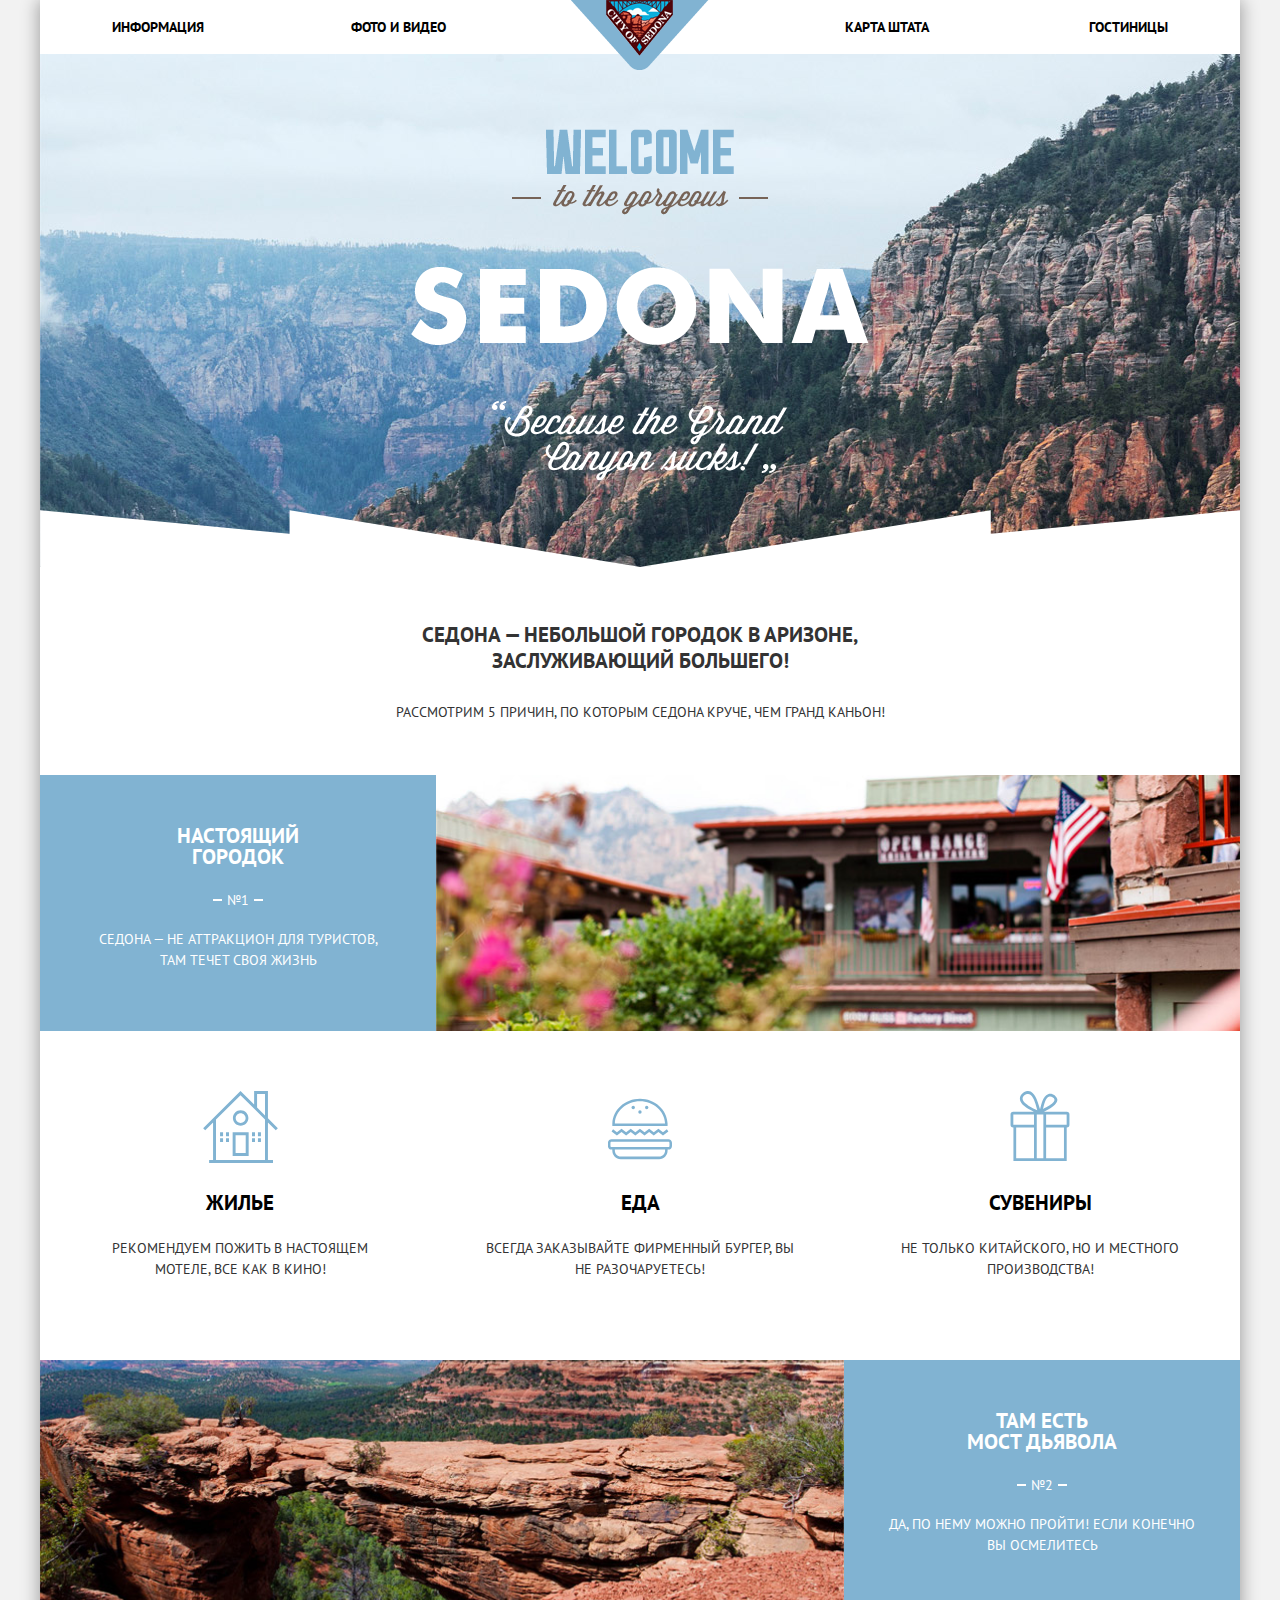
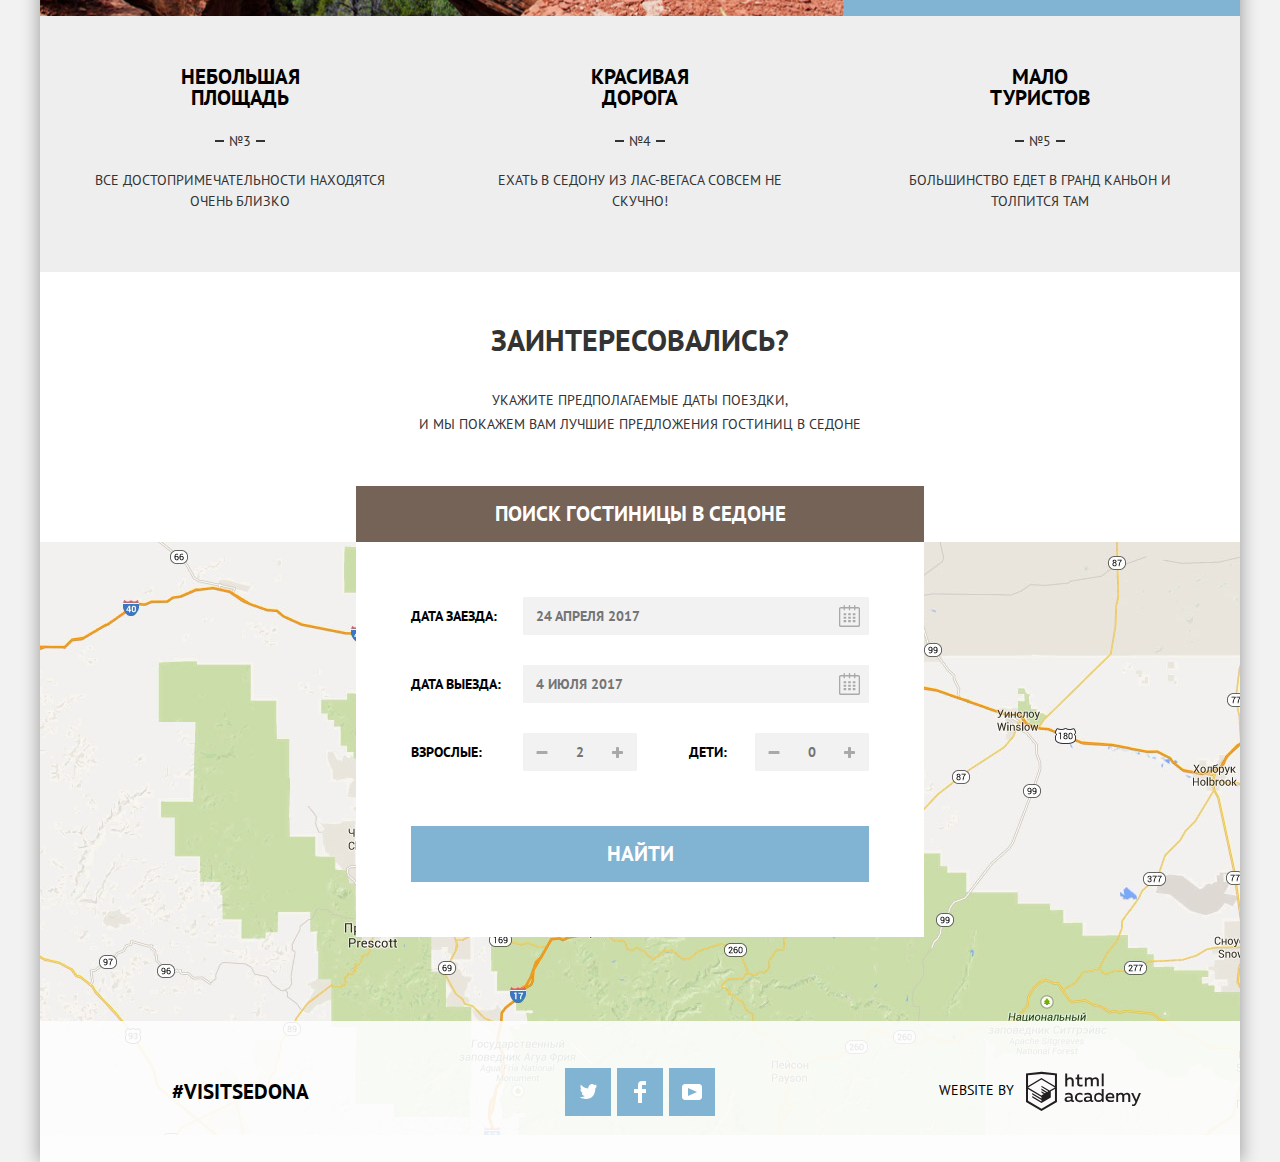
==== commit d490c897: "замена value на placeholder" ====
--- a/index.html
+++ b/index.html
@@ -123,7 +123,7 @@
                 <label for="adults">ВзрослыЕ:</label>
                 <div class="number">
                   <span class="sprite-plus-minus minus"><span class="visually-hidden">-</span></span>
-                  <input id="adults" type="text" name="adults-quantity" value="2" size="5">
+                  <input id="adults" type="text" name="adults-quantity" placeholder="2" size="5">
                   <span class="sprite-plus-minus plus"><span class="visually-hidden">+</span></span>
                 </div>
               </div>
@@ -131,7 +131,7 @@
                 <label for="children">ДетИ:</label>
                 <div class="number">
                   <span class="sprite-plus-minus minus"><span class="visually-hidden">-</span></span>
-                  <input id="children" type="text" name="children-quantity" value="0" size="5">
+                  <input id="children" type="text" name="children-quantity" placeholder="0" size="5">
                   <span class="sprite-plus-minus plus"><span class="visually-hidden">+</span></span>
                 </div>
               </div>
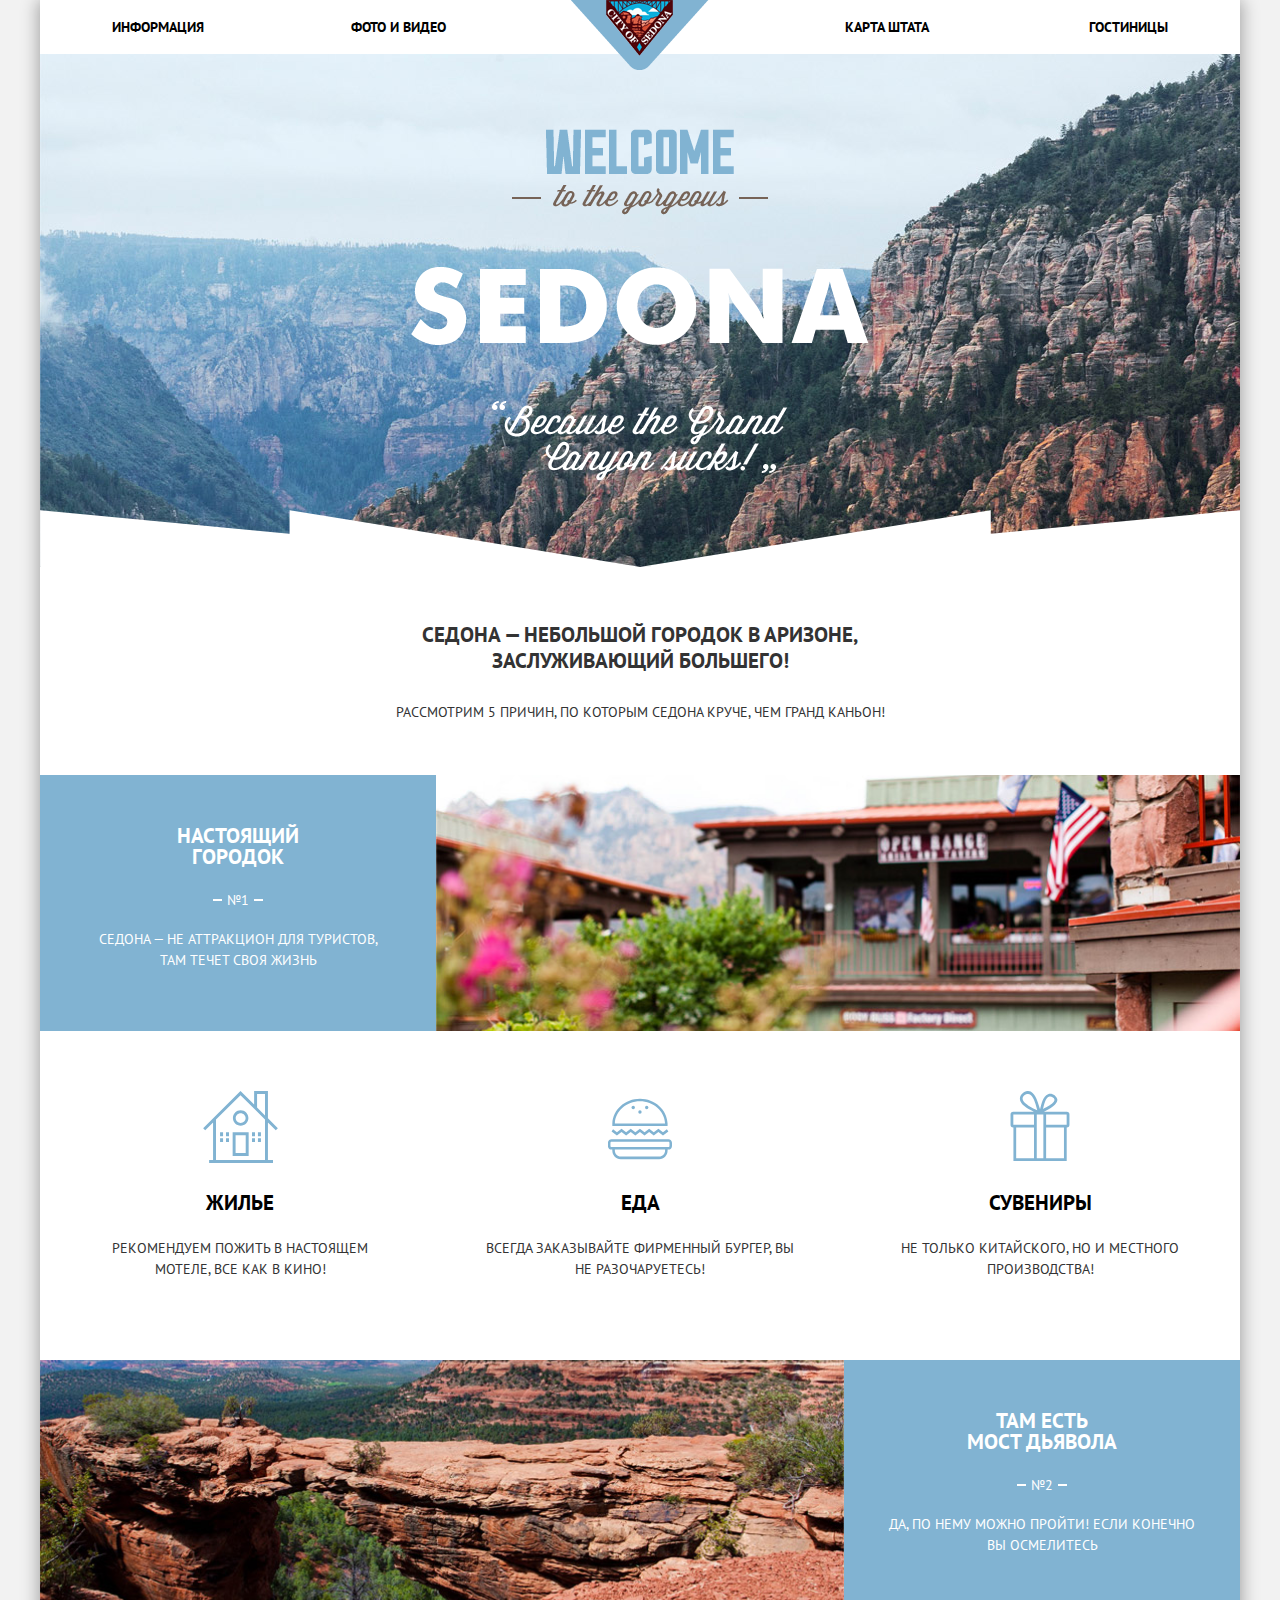
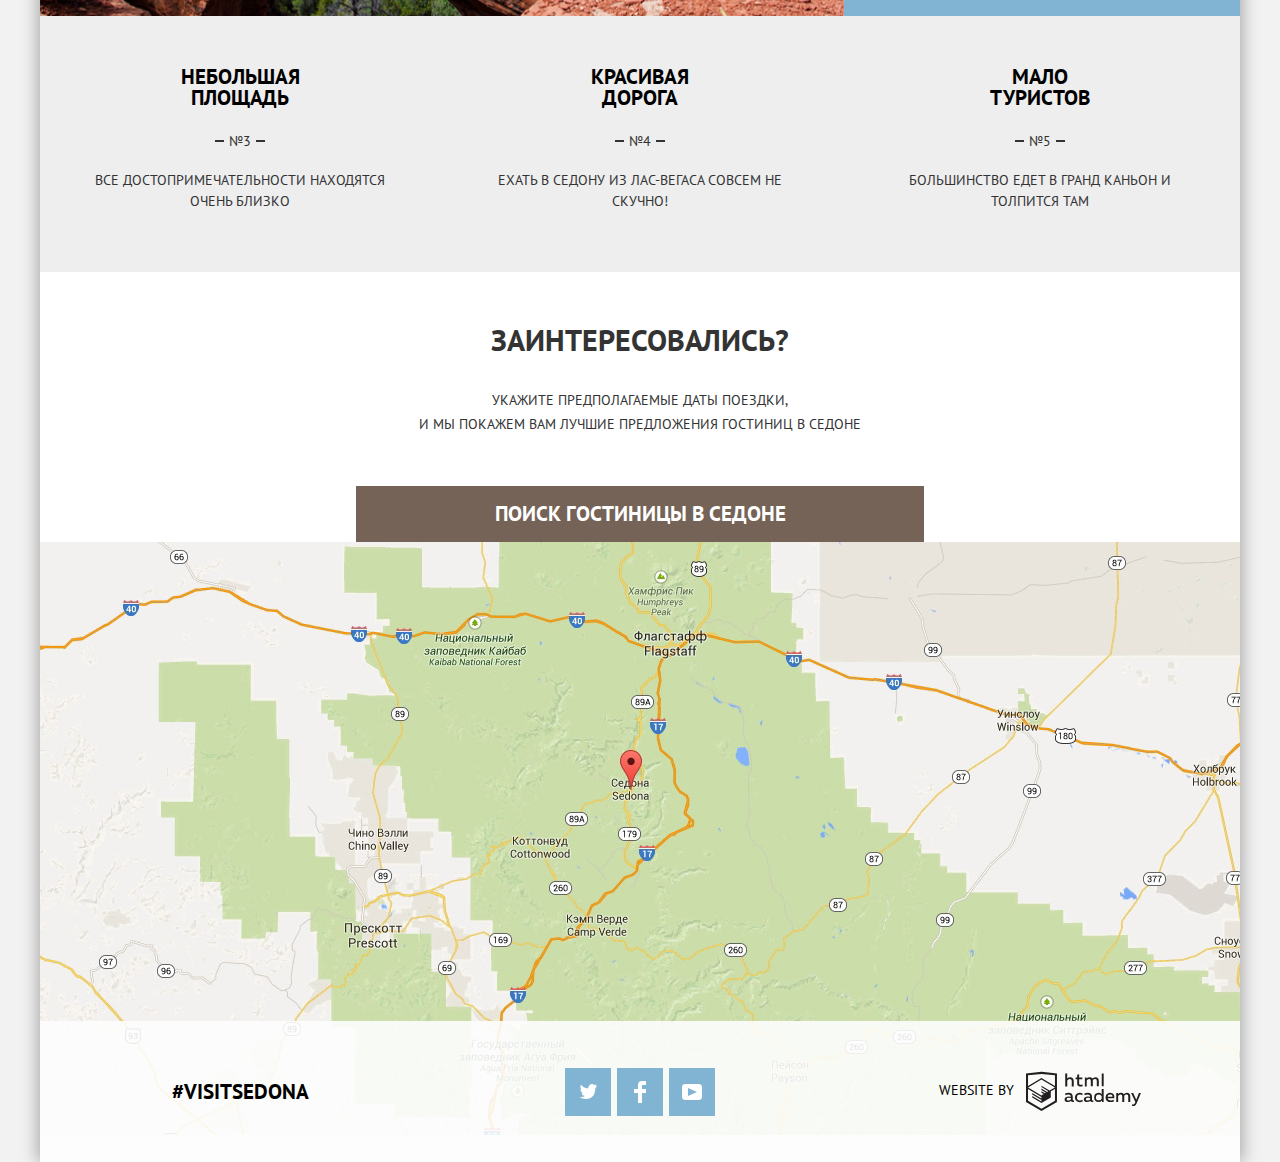
==== commit 1466a4e8: "Фикс дёргания формы" ====
--- a/index.html
+++ b/index.html
@@ -103,7 +103,7 @@
 
 				<section class="map">
 					<h3 class="visually-hidden">Расположение гостиницы в Седоне</h3>
-            <form class="search-form" action="/echo" method="get">
+            <form class="search-form search-form-close" action="/echo" method="get">
             <div class="form-part date-part">
               <label for="date-of-entry">ДАТА ЗАЕЗДА:</label>
               <input class="date-field" id="date-of-entry" type="text" name="date-of-entry" placeholder="24 Апреля 2017">
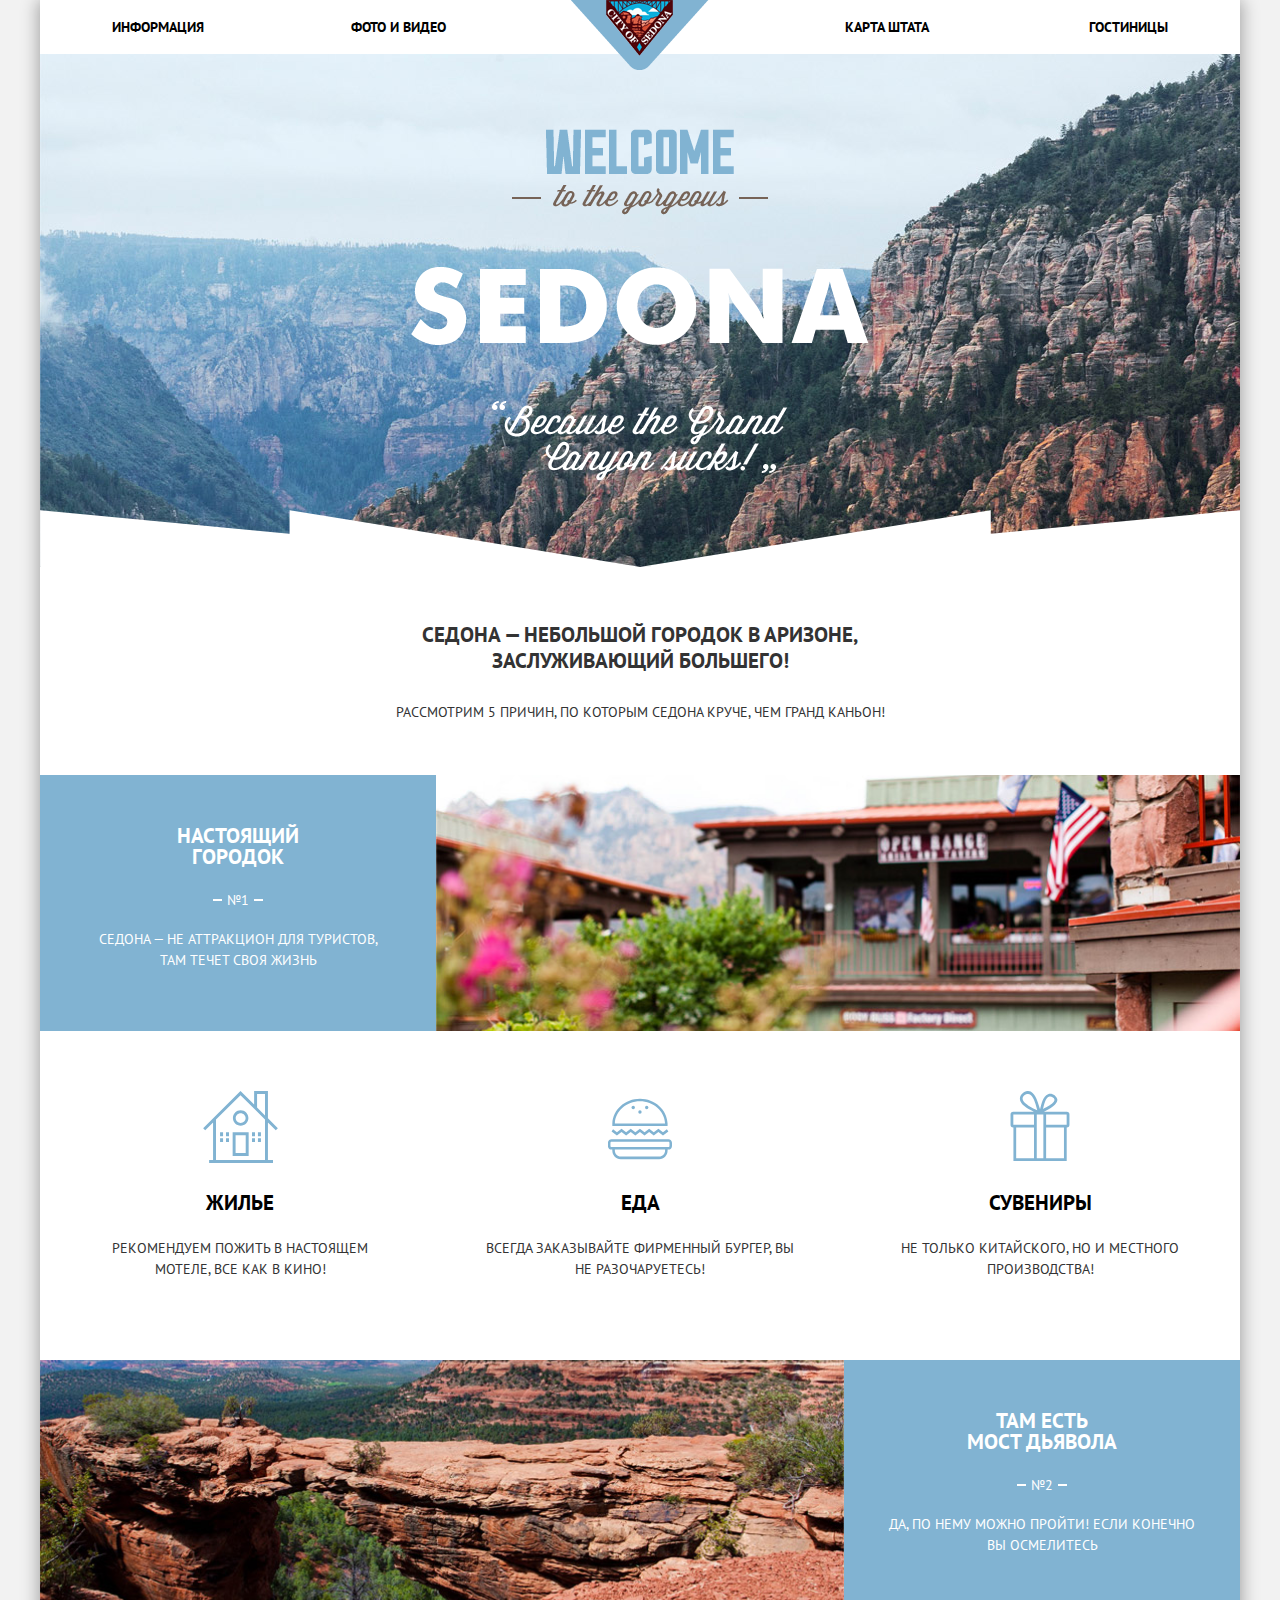
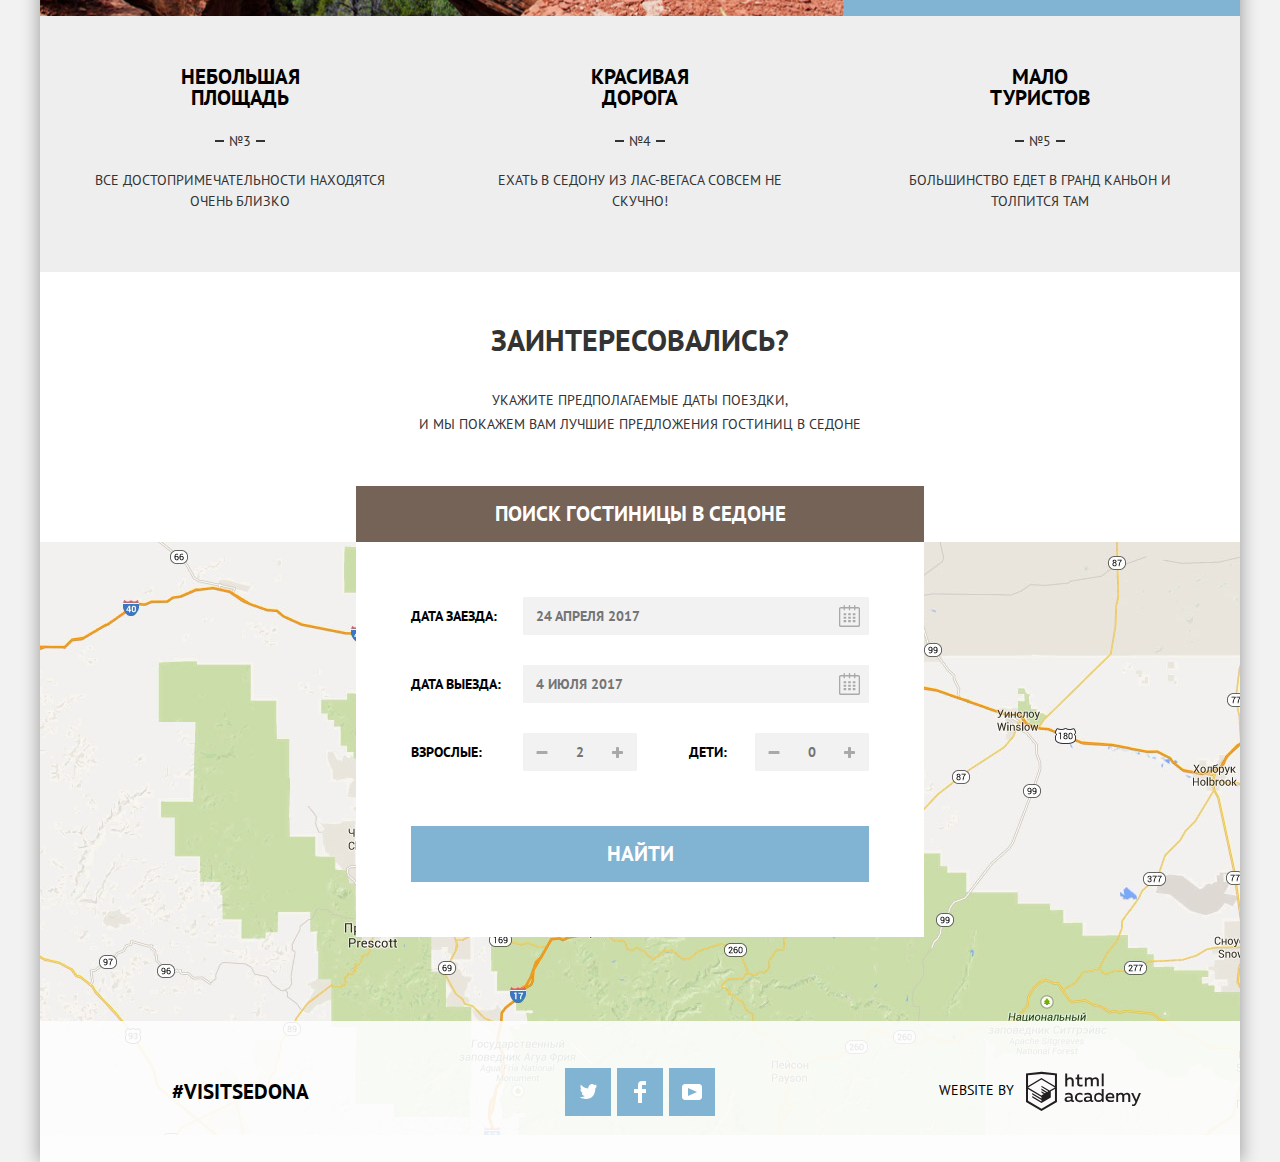
==== commit 72959c5d: "фикс доступности выпадающей формы" ====
--- a/index.html
+++ b/index.html
@@ -103,7 +103,7 @@
 
 				<section class="map">
 					<h3 class="visually-hidden">Расположение гостиницы в Седоне</h3>
-            <form class="search-form search-form-close" action="/echo" method="get">
+            <form class="search-form" action="/echo" method="get">
             <div class="form-part date-part">
               <label for="date-of-entry">ДАТА ЗАЕЗДА:</label>
               <input class="date-field" id="date-of-entry" type="text" name="date-of-entry" placeholder="24 Апреля 2017">
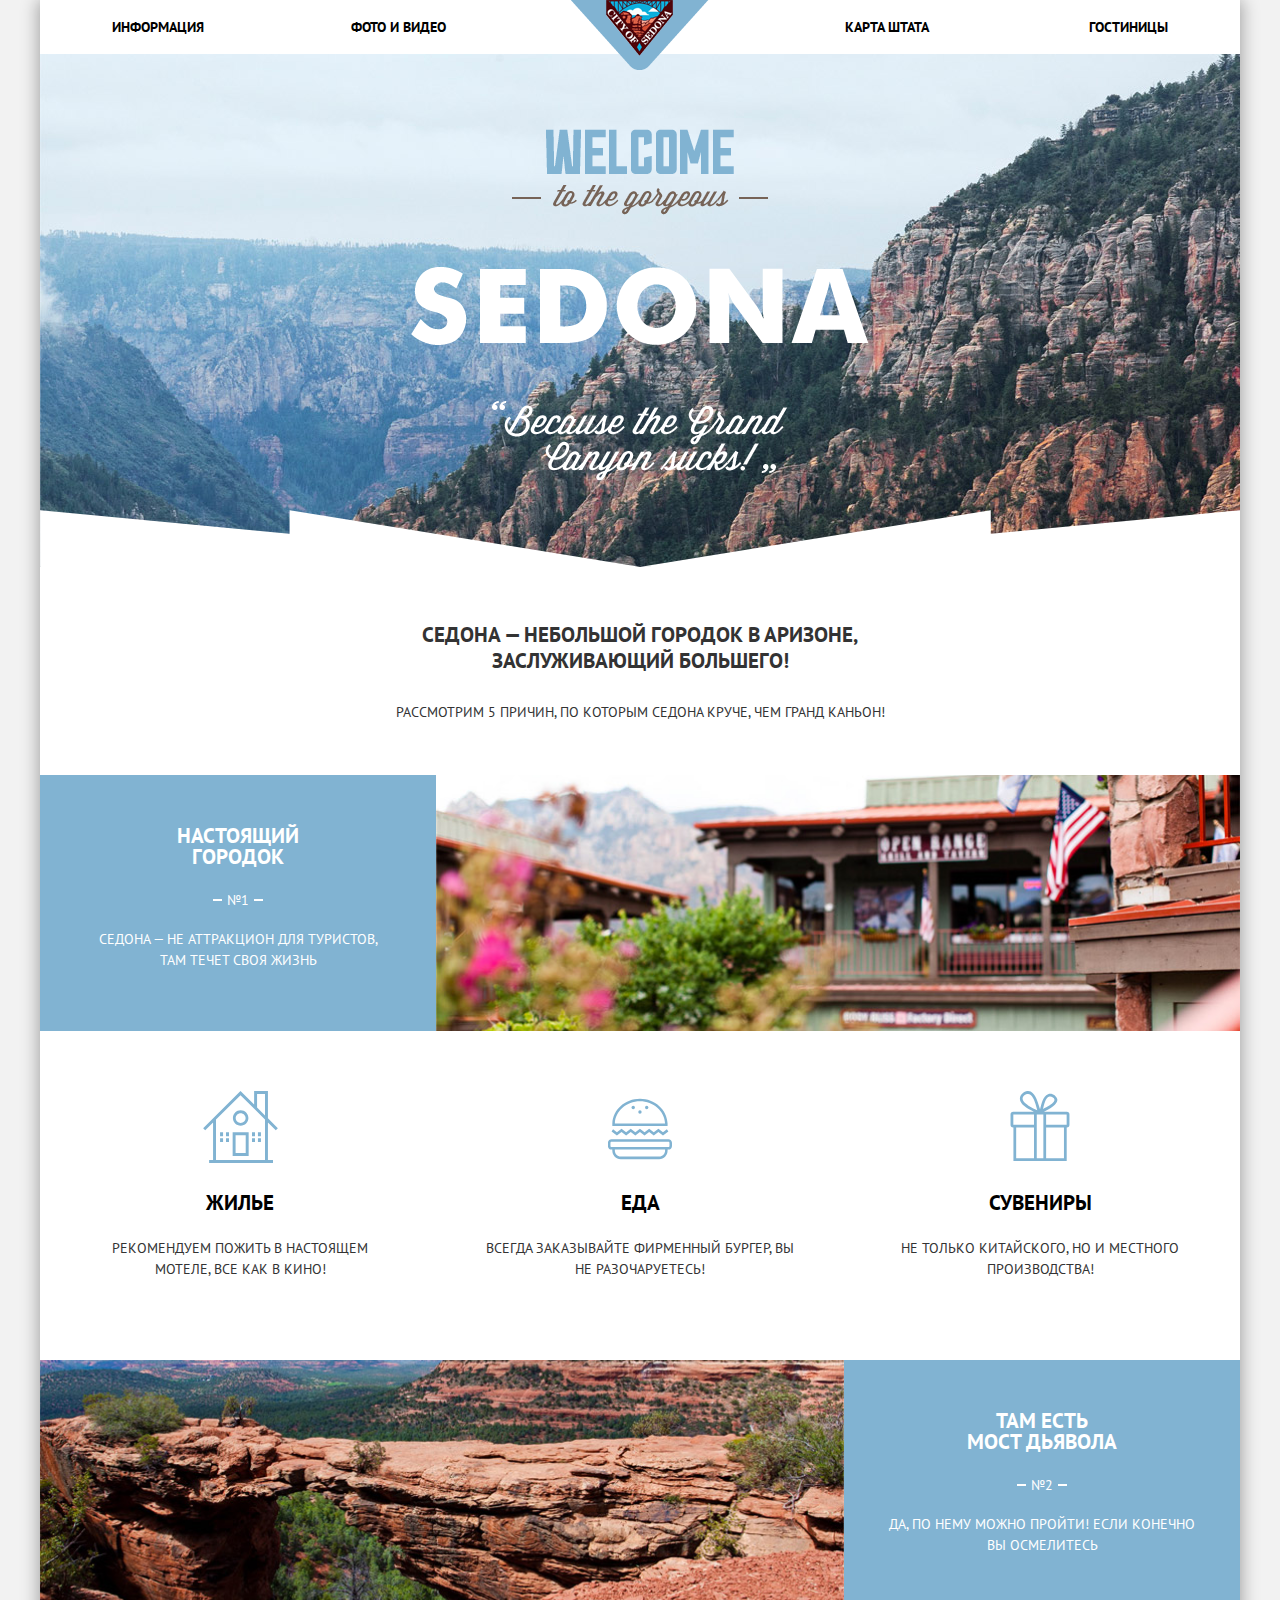
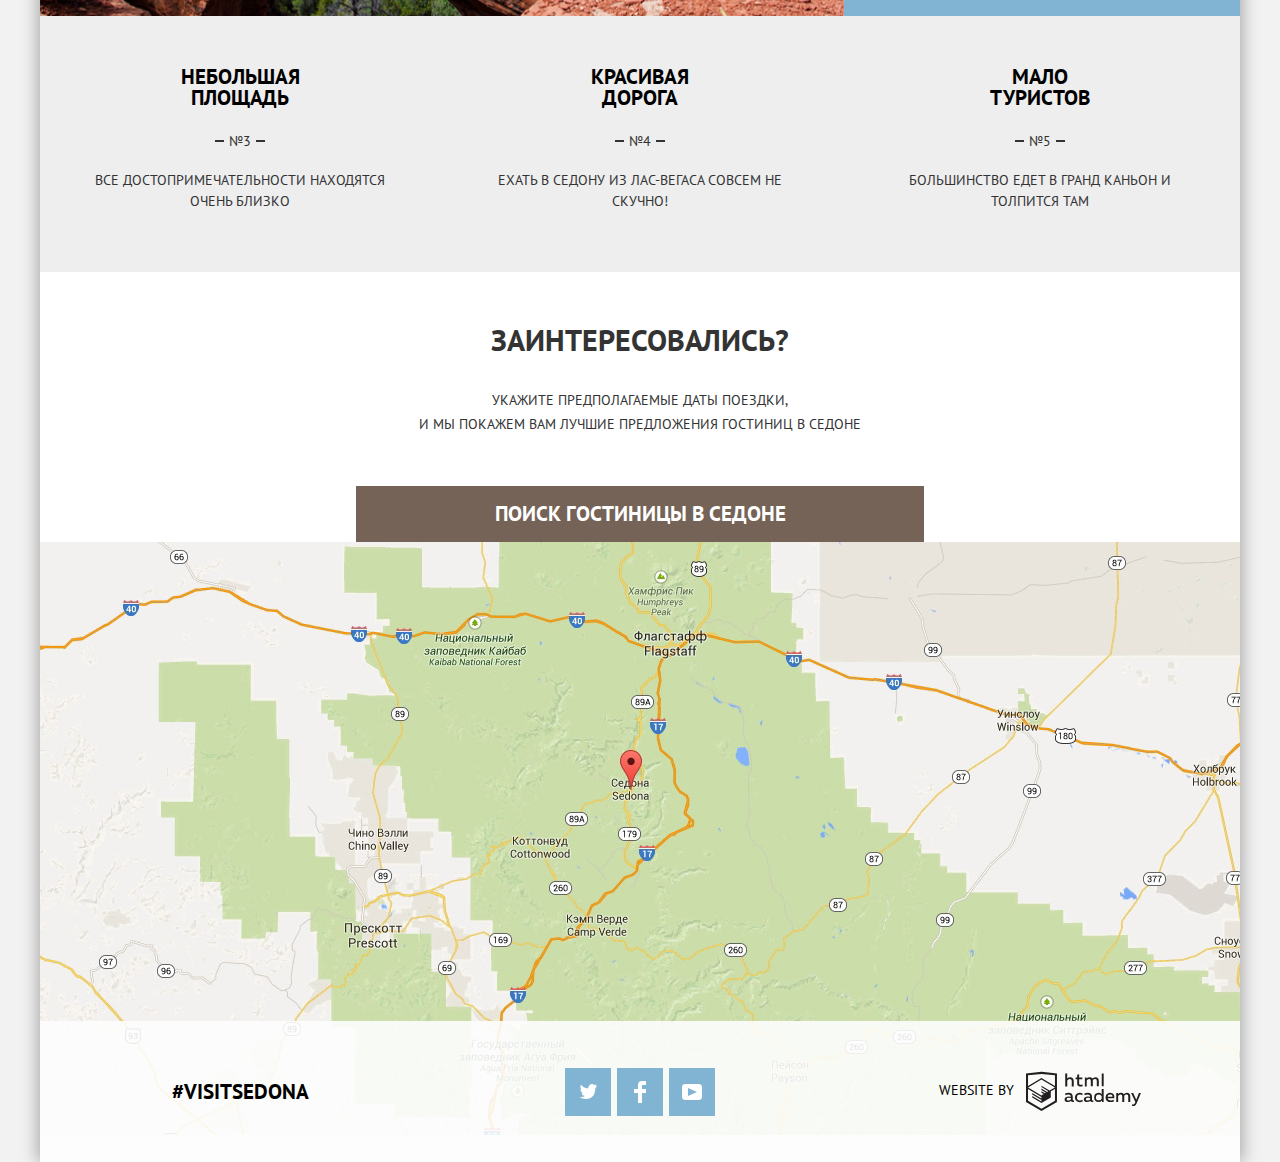
==== commit 43d52a31: "Фикс взрослых и детей" ====
--- a/index.html
+++ b/index.html
@@ -4,7 +4,7 @@
 		<meta charset="utf-8">
     <link href="https://fonts.googleapis.com/css?family=PT+Sans:400,700&amp;subset=cyrillic" rel="stylesheet">
     <link rel="stylesheet" href="css/normalize.css">
-    <link rel="stylesheet" href="css/style.min.css">
+    <link rel="stylesheet" href="css/style.css">
 		<title>HTML Academy: Седона</title>
 	</head>
 	<body>
@@ -119,7 +119,7 @@
               </div>
             </div>
             <div class="form-part people-part">
-              <div class="form-part-half">
+              <div class="form-part-half adults-part">
                 <label for="adults">ВзрослыЕ:</label>
                 <div class="number">
                   <span class="sprite-plus-minus minus"><span class="visually-hidden">-</span></span>
@@ -127,7 +127,7 @@
                   <span class="sprite-plus-minus plus"><span class="visually-hidden">+</span></span>
                 </div>
               </div>
-              <div class="form-part-half">
+              <div class="form-part-half children-part">
                 <label for="children">ДетИ:</label>
                 <div class="number">
                   <span class="sprite-plus-minus minus"><span class="visually-hidden">-</span></span>
--- a/css/style.css
+++ b/css/style.css
@@ -0,0 +1,1326 @@
+html {
+  background-color: #f2f2f2;
+}
+
+body {
+  max-width: 1200px;
+  min-width: 768px;
+  margin: 0 auto;
+  padding: 0;
+
+  font-family: "PT Sans", "Arial", sans-serif;;
+  font-size: 14px;
+  line-height: 21px;
+  font-weight: 400;
+  color: #333333;
+  text-transform: uppercase;
+
+  background-color: #ffffff;
+  -webkit-box-shadow: -5px 0 15px 0 rgba(0, 1, 1, 0.2),
+              5px 0 15px 0px rgba(0, 1, 1, 0.2);
+          box-shadow: -5px 0 15px 0 rgba(0, 1, 1, 0.2),
+              5px 0 15px 0px rgba(0, 1, 1, 0.2);
+}
+
+body.inner-page .container {
+  padding: 0 6%;
+}
+
+a {
+  text-decoration: none;
+}
+
+img {
+  max-width: 100%;
+  height: auto;
+}
+
+.visually-hidden:not(:focus):not(:active),
+input[type="checkbox"].visually-hidden,
+input[type="radio"].visually-hidden {
+  position: absolute;
+
+  width: 1px;
+  height: 1px;
+  margin: -1px;
+  border: 0;
+  padding: 0;
+
+  white-space: nowrap;
+
+  -webkit-clip-path: inset(100%);
+
+          clip-path: inset(100%);
+  clip: rect(0 0 0 0);
+  overflow: hidden;
+}
+
+@-webkit-keyframes shake {
+  0%, 100% { -webkit-transform: translateX(0); transform: translateX(0); }
+  10%, 30%, 50%, 70%, 90% { -webkit-transform: translateX(-10px); transform: translateX(-10px); }
+  20%, 40%, 60%, 80% { -webkit-transform: translateX(10px); transform: translateX(10px); }
+}
+
+@keyframes shake {
+  0%, 100% { -webkit-transform: translateX(0); transform: translateX(0); }
+  10%, 30%, 50%, 70%, 90% { -webkit-transform: translateX(-10px); transform: translateX(-10px); }
+  20%, 40%, 60%, 80% { -webkit-transform: translateX(10px); transform: translateX(10px); }
+}
+
+.modal-error {
+  -webkit-animation-name: shake;
+          animation-name: shake;
+  -webkit-animation-duration: 0.6s;
+          animation-duration: 0.6s;
+}
+
+.container {
+  padding: 0 6%;
+}
+
+.main-navigation {
+  position: relative;
+
+  font-size: 14px;
+  font-weight: 700;
+  line-height: 26px;
+}
+
+.header-logo {
+  position: absolute;
+
+  right: 50%;
+  margin-right: -69px;
+}
+
+.header-logo img {
+  width: 138px;
+  height: 70px;
+}
+
+.main-navigation ul.site-navigation {
+  list-style: none;
+
+  display: -webkit-box;
+  display: -ms-flexbox;
+  display: flex;
+  -ms-flex-wrap: wrap;
+      flex-wrap: wrap;
+  -webkit-box-pack: justify;
+      -ms-flex-pack: justify;
+          justify-content: space-between;
+  width: 100%;
+  margin: 0;
+  padding: 0;
+
+}
+
+.site-navigation li {
+  width: 20%;
+  padding: 14px 0;
+}
+
+.site-navigation li:fisrt-child,
+.site-navigation li:nth-child(2) {
+  text-align: left;
+}
+
+.site-navigation li:nth-child(3),
+.site-navigation li:last-child {
+  text-align: right;
+}
+
+.site-navigation li:nth-child(2) {
+  margin-left: 28px;
+}
+
+.site-navigation li:nth-child(3) {
+  margin-left: auto;
+  margin-right: 28px;
+}
+
+.main-navigation a {
+  color: #000000;
+}
+
+.site-navigation a {
+  display: block;
+}
+
+.main-navigation a:hover,
+.main-navigation a:focus {
+  color: #81b3d2;
+}
+
+.main-navigation a:active {
+  color: #000000;
+  opacity: 0.3;
+}
+
+.title-section {
+  text-align: center;
+
+  padding-top: 75px;
+  padding-bottom: 80px;
+
+  background-color: #eeeeee;
+  background-image: url("../img/title-mask.png"),
+                    url("../img/background-mountains.jpg");
+  background-repeat: no-repeat;
+  background-position: center bottom ,center top;
+  background-size: 100% 57px , cover;
+}
+
+.title-section img {
+  max-width: 458px;
+  max-height: 352px;
+}
+
+.reasons-better {
+  text-align: center;
+
+  padding-top: 55px;
+}
+
+.reasons-better h2 {
+  font-size: 21px;
+  line-height: 26px;
+
+  margin: 0 auto;
+  margin-bottom: 25px;
+  max-width: 450px;
+}
+
+.reasons-better > p {
+  line-height: 26px;
+
+  max-width: 575px;
+  margin: 0 auto;;
+  margin-bottom: 50px;
+}
+
+.reasons-better ol.reasons-list {
+  list-style: none;
+  margin: 0;
+  padding: 0;
+}
+
+.reasons-better h3,
+.reasons-better h4 {
+  font-size: 21px;
+}
+
+.reasons-list {
+  display: -webkit-box;
+  display: -ms-flexbox;
+  display: flex;
+  -ms-flex-wrap: wrap;
+      flex-wrap: wrap;
+}
+
+.reasons-list .reason-info {
+  padding: 50px 45px 60px;
+  width: 33%;
+  -webkit-box-sizing: border-box;
+          box-sizing: border-box;
+}
+
+.reason-name,
+.reason-number,
+.reason-description {
+  color: #ffffff;
+}
+
+.reason-info .reason-name {
+  font-size: 21px;
+  line-height: 21px;
+
+  margin: 0;
+  margin-bottom: 23px;
+}
+
+.reason-info .reason-number {
+  position: relative;
+
+  width: 70px;
+  max-width: 70px;
+  margin: 0 auto;
+  margin-bottom: 18px;
+}
+
+.reason-number::before,
+.reason-number::before {
+  content: "";
+  position: absolute;
+  top: 9px;
+  left: 10px;
+
+  width: 9px;
+  height: 2px;
+
+  background-color: #ffffff;
+}
+
+.reason-number::after,
+.reason-number::after {
+  content: "";
+  position: absolute;
+  top: 9px;
+  right: 10px;
+
+  width: 9px;
+  height: 2px;
+
+  background-color: #ffffff;
+}
+
+.reason-other .reason-number::before,
+.reason-other .reason-number::after {
+  background-color: #333333;
+}
+
+.reason-info .reason-description {
+  margin: 0;
+}
+
+.first-reason,
+.second-reason {
+  color: #ffffff;
+
+  background-color: #81b3d2;
+}
+
+.first-reason .reason-number::before,
+.second-reason .reason-number::after {
+  background-color: #ffffff;
+}
+
+.first-reason {
+  display: -webkit-box;
+  display: -ms-flexbox;
+  display: flex;
+  -ms-flex-wrap: wrap;
+      flex-wrap: wrap;
+  width: 100%;
+
+}
+
+.first-reason .first-reason-photo {
+  -webkit-box-flex: 1;
+      -ms-flex-positive: 1;
+          flex-grow: 1;
+
+  background-image: url("../img/first-reason.jpg");
+}
+
+.first-reason ul.particulars {
+  color: inherit;
+
+  list-style: none;
+
+  display: -webkit-box;
+  display: -ms-flexbox;
+  display: flex;
+  margin: 0;
+  padding: 0;
+  width: 100%;
+
+  background-color: #ffffff;
+}
+
+.particulars h4,
+.reason-other h3 {
+  color: #000000;
+}
+
+.particulars p,
+.reason-other p {
+  color: #333333;
+}
+
+.particulars .particular-item {
+  -webkit-box-flex: 1;
+      -ms-flex-positive: 1;
+          flex-grow: 1;
+  width: 33%;
+  padding: 60px 45px 80px;
+}
+
+.particular-item:first-child img {
+  width: 75px;
+  height: 72px;
+}
+
+.particular-item:nth-child(2) img {
+  width: 64px;
+  height: 76px;
+}
+
+.particular-item:nth-child(3) img {
+  width: 74px;
+  height: 70px;
+}
+
+.particular-item .img-container {
+  width: auto;
+  height: 76px;
+  margin: 0;
+  margin-bottom: 25px;
+}
+
+.particular-item .particular-name {
+  margin: 0;
+  margin-bottom: 25px;
+}
+
+.particular-item .particular-description {
+  margin: 0;
+}
+
+.second-reason-photo {
+  background-image: url("../img/second-reason.jpg");
+}
+
+.first-reason-photo,
+.second-reason-photo {
+  background-repeat: no-repeat;
+  background-position: center center;
+  background-size: cover;
+}
+
+.second-reason {
+  display: -webkit-box;
+  display: -ms-flexbox;
+  display: flex;
+  width: 100%;
+}
+
+.second-reason .second-reason-photo {
+  -webkit-box-flex: 1;
+      -ms-flex-positive: 1;
+          flex-grow: 1;
+}
+
+.reason-other {
+  -webkit-box-flex: 1;
+      -ms-flex-positive: 1;
+          flex-grow: 1;
+
+  background-color: #eeeeee;
+}
+
+.reason-other h4 {
+  color: #000000;
+}
+
+.hotel-search {
+  text-align: center;
+
+  position: relative;
+  z-index: 0;
+
+  padding-top: 50px;
+}
+
+.hotel-search h2 {
+  font-size: 30px;
+  line-height: 36px;
+
+  margin: 0;
+  margin-bottom: 30px;
+}
+
+.hotel-search > p {
+  line-height: 24px;
+
+  margin: 0;
+  margin-bottom: 50px;
+}
+
+.form-centerer {
+  position: relative;
+
+  width: 568px;
+  margin: 0 auto;
+}
+
+.button {
+  text-align: center;
+  font-weight: 700;
+  color: #ffffff;
+  text-transform: uppercase;
+
+  border: none;
+}
+
+.button.search-open,
+.button.search-form-button {
+  font-size: 21px;
+  line-height: 26px;
+
+  padding: 15px 15px;
+  -webkit-box-sizing: border-box;
+          box-sizing: border-box;
+}
+
+.search-open {
+  width: 568px;
+}
+
+.button.search-form-button {
+  width: 100%;
+}
+
+.button-brown {
+  background-color: #766357;
+}
+
+.button-brown:hover,
+.button-brown:focus {
+  background-color: #604e43;
+  outline: none;
+}
+
+.button-brown:active {
+  background-color: #503e33;
+  color: rgba(255, 255, 255, 0.3);
+}
+
+.button-blue {
+  background-color: #81b3d2;
+}
+
+.button-blue:hover,
+.button-blue:focus {
+  background-color: #669ec0;
+  outline: none;
+}
+
+.button-blue:active {
+  background-color: #5496bd;
+  color: rgba(255, 255, 255, 0.3);
+}
+
+.search-form {
+  position: absolute;
+  left: 50%;
+  z-index: 6;
+
+  display: -webkit-box;
+  display: -ms-flexbox;
+  display: flex;
+  -ms-flex-wrap: wrap;
+      flex-wrap: wrap;
+  width: 458px;
+  padding: 55px;
+  margin-left: -284px;
+
+  -webkit-transition: 0.35s -webkit-transform;
+
+  transition: 0.35s -webkit-transform;
+
+  -o-transition: 0.35s transform;
+
+  transition: 0.35s transform;
+
+  transition: 0.35s transform, 0.35s -webkit-transform;
+  -webkit-transform: translate(0, 0%);
+      -ms-transform: translate(0, 0%);
+          transform: translate(0, 0%);
+
+  background-color: #ffffff;
+}
+
+.search-form-close {
+  -webkit-transform: translate(0, -100%);
+      -ms-transform: translate(0, -100%);
+          transform: translate(0, -100%);
+}
+
+.search-form .form-part {
+  display: -webkit-box;
+  display: -ms-flexbox;
+  display: flex;
+  -webkit-box-pack: justify;
+      -ms-flex-pack: justify;
+          justify-content: space-between;
+  -webkit-box-align: center;
+      -ms-flex-align: center;
+          align-items: center;
+  width: 458px;
+  margin-bottom: 30px;
+}
+
+.search-form input {
+  text-transform: uppercase;
+  background-color: #f2f2f2;
+  border: none;
+  outline: none;
+}
+
+.search-form input:hover {
+  background-color: #ebebeb;
+}
+
+.search-form input:focus {
+  background-color: #ffffff;
+  outline: 2px solid #e5e5e5;
+}
+
+.search-form input {
+  background-color: #f2f2f2;
+  padding-top: 11px;
+  padding-bottom: 11px;
+}
+
+.date-part {
+  position: relative;
+}
+
+.date-part label {
+  width: 95px;
+}
+
+.date-part input {
+  height: 38px;
+  width: 346px;
+  padding-right: 53px;
+  padding-left: 13px;
+  box-sizing: border-box;
+  margin-left: 17px;
+  margin-right: 0;
+}
+
+.date-part .calendar {
+  position: absolute;
+  top: 8px;
+  right: 9px;
+
+  width: 21px;
+  height: 22px;
+}
+
+.calendar path {
+  opacity: 0.3;
+}
+
+.calendar:hover path,
+.calendar:focus path {
+  opacity: 1;
+}
+
+.calendar:active path {
+  fill: #81b3d2;
+}
+
+.search-form label,
+.search-form input {
+  color: #000000;
+  font-weight: 700;
+}
+
+.form-part.people-part {
+  display: -webkit-box;
+  display: -ms-flexbox;
+  display: flex;
+  -webkit-box-pack: justify;
+      -ms-flex-pack: justify;
+          justify-content: space-between;
+  width: 100%;
+  margin-bottom: 55px;
+}
+
+.people-part .form-part-half {
+  display: -webkit-box;
+  display: -ms-flexbox;
+  display: flex;
+  -webkit-box-pack: justify;
+      -ms-flex-pack: justify;
+          justify-content: space-between;
+  -webkit-box-align: center;
+      -ms-flex-align: center;
+          align-items: center;
+}
+
+.people-part .form-part-half:first-child {
+  width: 226px;
+}
+
+.people-part .form-part-half:nth-child(2) {
+  width: 180px;
+}
+
+.form-part-half .number {
+  position: relative;
+
+  display: inline-block;
+  vertical-align: baseline;
+  width: 114px;
+}
+
+.number .sprite-plus-minus {
+  position: absolute;
+
+  background-image: url("../img/sprite-plus-minus.png");
+  background-repeat: no-repeat;
+}
+
+.number .plus {
+  top: 14px;
+  right: 14px;
+
+  width: 11px;
+  height: 11px;
+
+  background-position: 0px -11px;
+}
+
+.number .plus:hover,
+.number .plus:focus {
+  width: 11px;
+  height: 11px;
+
+  background-position: -11px 0px;
+}
+
+.number .plus:active {
+  width: 11px;
+  height: 11px;
+
+  background-position: 0px 0px;
+}
+
+.number .minus {
+  top: 18px;
+  left: 13px;
+
+  width: 12px;
+  height: 3px;
+
+  background-position: -22px -6px;
+}
+
+.number .minus:hover,
+.number .minus:focus {
+  width: 12px;
+  height: 3px;
+
+  background-position: -22px -3px;
+}
+
+.number .minus:active {
+  width: 12px;
+  height: 3px;
+
+  background-position: -22px 0px;
+}
+
+.number input[type="text"] {
+  text-align: center;
+
+  padding-right: 45px;
+  padding-left: 45px;
+  width: 114px;
+  -webkit-box-sizing: border-box;
+          box-sizing: border-box;
+}
+
+.map {
+  position: relative;
+
+  overflow: hidden;
+
+  min-height: 595px;
+  width: 100%;
+}
+
+.map iframe {
+  position: relative;
+  z-index: 5;
+
+  border: 0;
+  frameborder: 0;
+}
+
+.map img {
+  position: absolute;
+  top: 0;
+  left: 0;
+
+  width: 1200px;
+  height: 593px;
+}
+
+.page-footer {
+  position: relative;
+  z-index: 10;
+
+  text-align: center;
+  line-height: 26px;
+  color: #000000;
+
+  display: -webkit-box;
+  display: -ms-flexbox;
+  display: flex;
+  -ms-flex-wrap: wrap;
+      flex-wrap: wrap;
+  -webkit-box-pack: justify;
+      -ms-flex-pack: justify;
+          justify-content: space-between;
+  -webkit-box-align: center;
+      -ms-flex-align: center;
+          align-items: center;
+  margin-top: -120px;
+  padding: 36px 0;
+  width: 100%;
+
+  background-color: rgba(253, 253, 253, 0.9);
+}
+
+.page-footer-item {
+  width: 33%;
+  -webkit-box-flex: 1;
+      -ms-flex-positive: 1;
+          flex-grow: 1;
+}
+
+.footer-hashtag {
+  font-weight: 700;
+  line-height: 26px;
+  font-size: 21px;
+}
+
+.footer-social ul.social-links {
+  list-style: none;
+
+  display: -webkit-box;
+  display: -ms-flexbox;
+  display: flex;
+  -webkit-box-pack: justify;
+      -ms-flex-pack: justify;
+          justify-content: space-between;
+  -ms-flex-wrap: wrap;
+      flex-wrap: wrap;
+  max-width: 150px;
+  margin: 5px auto 0;
+  padding: 0;
+}
+
+ul.social-links li {
+  margin-bottom: 5px;
+}
+
+.social-button {
+  display: -webkit-box;
+  display: -ms-flexbox;
+  display: flex;
+  -webkit-box-pack: center;
+      -ms-flex-pack: center;
+          justify-content: center;
+  -webkit-box-align: center;
+      -ms-flex-align: center;
+          align-items: center;
+  width: 46px;
+  height: 48px;
+
+  background-color: #81b3d2;
+}
+
+.social-button:hover,
+.social-button:focus {
+  background-color: #669ec0;
+}
+
+.social-button:active {
+  background-color: #5496bd;
+}
+
+.social-button:active path {
+  opacity: 0.3;
+}
+
+.logo-link svg {
+  margin-left: 8px;
+  vertical-align: middle;
+  width: 115px;
+  height: 41px;
+}
+
+.logo-link path {
+  fill: #231f20;
+}
+
+.logo-link:hover path {
+  fill: #81b3d2;
+}
+
+.logo-link:active path {
+  fill: #bdbbbc;
+}
+
+.current-page {
+  color: #766357;
+}
+
+.conditions-list {
+  color: #ffffff;
+
+  padding: 30px 0 33px;
+
+  background-color: #81b3d2;
+  background-image: url("../img/catalog-bg.jpg");
+  background-repeat: no-repeat;
+  background-position: center top;
+  background-size: cover;
+}
+
+.conditions-list .condition-form {
+  display: -webkit-box;
+  display: -ms-flexbox;
+  display: flex;
+}
+
+.condition-form ul {
+  margin: 0;
+  padding: 0;
+}
+
+.condition-form .infrastructure {
+  width: 255px;
+}
+
+.condition-form .type-of-housing {
+  width: 255px;
+}
+
+.condition-form .housing-price {
+  width: 318px;
+  margin-left: auto;
+}
+
+.condition-form fieldset {
+  margin: 0;
+  padding: 0;
+
+  border: none;
+}
+
+.condition-form legend {
+  font-size: 16px;
+  font-weight: 700;
+
+  margin-bottom: 30px;
+}
+
+.condition-form ul {
+  list-style: none;
+  margin: 0;
+  padding: 0;
+}
+
+.filter-option {
+  margin-bottom: 23px;
+  padding-left: 40px;
+}
+
+.filter-option label {
+  position: relative;
+
+  display: inline-block;
+  vertical-align: baseline;
+  padding-top: 1px;
+
+  cursor: pointer;
+  -webkit-user-select: none;
+     -moz-user-select: none;
+      -ms-user-select: none;
+          user-select: none;
+}
+
+.filter-input:focus + label {
+  text-shadow: 5px 5px 25px #81b3d2,
+              -5px 5px 25px #81b3d2,
+              5px -5px 25px #81b3d2,
+              -5px -5px 25px #81b3d2;
+  outline: 2px solid #81b3d2;
+}
+
+.filter-input-checkbox + label::before {
+  content: "";
+  position: absolute;
+  left: -40px;
+  top: 0;
+
+  width: 23px;
+  height: 23px;
+
+  background-image: url("../img/checkbox-off.svg");
+  background-repeat: no-repeat;
+  background-position: 0 0;
+}
+
+.filter-input-checkbox:checked + label::before {
+  width: 27px;
+  height: 23px;
+
+  background-image: url("../img/checkbox-on.svg");
+  background-repeat: no-repeat;
+  background-position: 0 0;
+}
+
+.filter-input-checkbox:disabled + label::before {
+  width: 23px;
+  height: 23px;
+
+  background-image: url("../img/checkbox-off-disabled.svg");
+  background-repeat: no-repeat;
+  background-position: 0 0;
+}
+
+.filter-input-checkbox:checked:disabled + label::before {
+  width: 27px;
+  height: 23px;
+
+  background-image: url("../img/checkbox-on-disabled.svg");
+  background-repeat: no-repeat;
+  background-position: 0 0;
+}
+
+.filter-range {
+  width: 330px;
+  margin-left: auto;
+}
+
+.filter-range-title {
+  font-weight: 600;
+  font-size: 16px;
+  line-height: 21px;
+
+  margin-bottom: 9px;
+}
+
+.price-controls {
+  position: relative;
+
+  font-size: 0;
+
+  display: -webkit-box;
+  display: -ms-flexbox;
+  display: flex;
+  -webkit-box-pack: justify;
+      -ms-flex-pack: justify;
+          justify-content: space-between;
+  align-items: center;
+  height: 36px;
+  margin-bottom: 20px;
+
+  border: 2px solid #ffffff;
+  border-radius: 2px;
+}
+
+.price-controls::after {
+  content: "";
+  position: absolute;
+  top: 50%;
+  left: 50%;
+
+  width: 2px;
+  height: 22px;
+
+  background: #ffffff;
+  -webkit-transform: translate(-50%, -50%);
+      -ms-transform: translate(-50%, -50%);
+          transform: translate(-50%, -50%);
+}
+
+.price-controls label {
+  font-size: 14px;
+  line-height: 21px;
+
+  cursor: pointer;
+}
+
+.price-controls .min-price,
+.price-controls .max-price {
+  width: 90px;
+  padding-left: 65px;
+}
+
+.price-controls input {
+  color: inherit;
+  font: inherit;
+  line-height: 21px;
+
+  width: 50px;
+  margin: 0;
+  margin-left: 5px;
+
+  background: none;
+  border: none;
+}
+
+.range-controls {
+  position: relative;
+
+  margin-bottom: 32px;
+}
+
+.range-controls .scale {
+  height: 2px;
+
+  background: rgba(255, 255, 255, 0.3);
+}
+
+.range-controls .bar {
+  width: 80%;
+  height: 2px;
+
+  background: #ffffff;
+}
+
+.range-toggle {
+  position: absolute;
+  top: -9px;
+
+  width: 4px;
+  height: 4px;
+
+  background: #ababab;
+  border: 8px solid #ffffff;
+  border-radius: 50%;
+  -webkit-box-shadow: 0 2px 1px 0 rgba(0, 1, 1, 0.2);
+          box-shadow: 0 2px 1px 0 rgba(0, 1, 1, 0.2);
+  cursor: pointer;
+}
+
+.range-toggle:hover {
+  background: #1c4f80;
+}
+
+.range-toggle-min {
+  left: 0%;
+}
+
+.range-toggle-max {
+  left: 80%;
+}
+
+.btn-transparent {
+  font-size: 14px;
+  line-height: 20px;
+  color: #ffffff;
+  text-transform: uppercase;
+
+  display: block;
+  margin: 0 auto;
+  padding: 6px 35px;
+
+  background: transparent;
+  border: 2px solid #ffffff;
+  border-radius: 2px;
+  cursor: pointer;
+}
+
+.btn-transparent:hover {
+  color: #000000;
+
+  background: #ffffff;
+}
+
+.catalog {
+  display: -webkit-box;
+  display: -ms-flexbox;
+  display: flex;
+  -webkit-box-orient: vertical;
+  -webkit-box-direction: normal;
+      -ms-flex-direction: column;
+          flex-direction: column;
+  width: 100%;
+}
+
+.searched-results-and-methods {
+  color: #000000;
+
+  padding-top: 9px;
+  padding-bottom: 8px;
+
+  border-bottom: 2px solid #e5e5e5;
+}
+
+.searched-results-and-methods > .container {
+  display: -webkit-box;
+  display: -ms-flexbox;
+  display: flex;
+  -webkit-box-align: center;
+      -ms-flex-align: center;
+          align-items: center;
+}
+
+.searched-results-and-methods .quantity-searched {
+  font-size: 21px;
+  line-height: 26px;
+  font-weight: 700;
+
+  margin-right: 50px;
+}
+
+.searched-results-and-methods .how-to-sort {
+  font-size: 12px;
+  line-height: 18px;
+  font-weight: 400;
+
+  margin-right: 40px;
+}
+
+.sort-methods .sort-method {
+  font-size: 12px;
+  line-height: 18px;
+  color: rgba(0, 0, 0, 0.3);
+
+  border-bottom-width: 1px;
+  border-bottom-style: dotted;
+  border-bottom-color: #81b3d2;
+
+  margin-right: 33px;
+}
+
+.sort-methods .sort-method:hover,
+.sort-methods .sort-method:focus {
+  color: rgba(129, 179, 210, 1);
+}
+
+.sort-methods .sort-method:active {
+  color: rgba(0, 0, 0, 1);
+
+  border: none;
+}
+
+.sort-methods .current {
+  color: rgba(129, 179, 210, 1);
+
+  border: none;
+}
+
+.sort-arrows {
+  margin-left: auto;
+}
+
+.arrow path {
+  fill: #cacaca;
+}
+
+.arrow:hover path,
+.arrow:focus path {
+  fill: #231f20;
+}
+
+.arrow:active path {
+  fill: #81b3d2;
+}
+
+.arrow.current path {
+  fill: #81b3d2;
+}
+
+.catalog ul.searched-list {
+  list-style: none;
+
+  margin: 0;
+  padding: 0;
+}
+
+.searched-list .searched-item {
+  padding-top: 25px;
+  padding-bottom: 30px;
+
+  border-bottom: 1px solid #e5e5e5;
+}
+
+.searched-list .searched-item:last-child {
+  margin-bottom: 120px;
+}
+
+.searched-item > .container {
+  display: flex;
+  justify-content: space-between;
+}
+
+.searched-item .object-photo {
+  width: 135px;
+  height: 90px;
+  margin-right: 30px;
+  margin-top: 5px;
+}
+
+.searched-item h3 {
+  color: #000000;
+  font-size: 21px;
+  line-height: 26px;
+
+  margin: 0;
+  margin-bottom: 4px;
+  max-width: 360px;
+}
+
+.searched-item h3:hover,
+.searched-item h3:focus {
+  color: rgba(129, 179, 210, 1);
+}
+
+.searched-item h3:active {
+  color: rgba(0, 0, 0, 0.3);
+}
+
+.searched-item table {
+  margin-bottom: 9px;
+}
+
+td.object-type {
+  min-width: 115px;
+}
+
+.searched-item .object-button {
+  display: inline-block;
+  vertical-align: middle;
+  padding: 4px 17px;
+  margin-right: 6px;
+}
+
+.object-ratings {
+  display: flex;
+  flex-direction: column;
+  justify-content: space-between;
+  margin-left: auto;
+  margin-top: 4px;
+}
+
+ul.star-list {
+  text-align: right;
+
+  height: 17px;
+  max-width: 114px;
+  margin: 0;
+  padding: 0;
+
+  list-style: none;
+}
+
+.star-list .star-item {
+  display: inline-block;
+  vertical-align: baseline;
+  width: 18px;
+  height: 17px;
+  margin-left: 1px;
+
+  background-image: url("../img/star.svg");
+  background-repeat: no-repeat;
+}
+
+.searched-item .rating {
+  max-width: 110px;
+  margin: 0;
+  padding: 5px 13px 6px 16px;
+
+  color: #666666;
+  background-color: #f2f2f2;
+}
